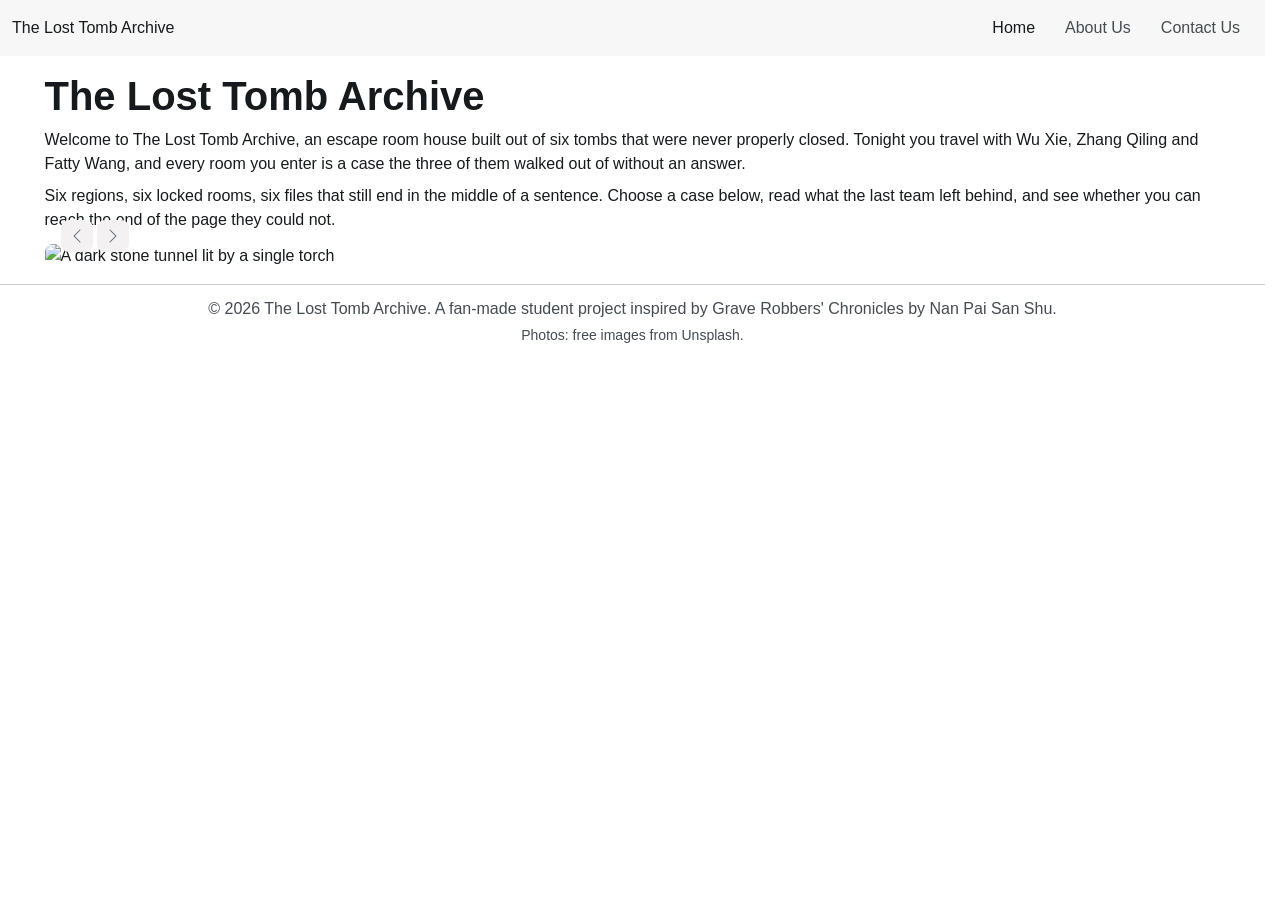
==== index.html @ d5dfe3cc "version-2" ====
<!DOCTYPE html>
<html lang="en">
<head>
<meta charset="UTF-8">
<meta name="viewport" content="width=device-width, initial-scale=1.0">
<title>The Lost Tomb Archive | Escape Rooms</title>
<link rel="icon" href="data:,">
<link rel="preconnect" href="https://fonts.googleapis.com">
<link rel="preconnect" href="https://fonts.gstatic.com" crossorigin>
<link rel="stylesheet" href="https://fonts.googleapis.com/css2?family=Libre+Baskerville:ital,wght@0,400;0,700;1,400&display=swap">
<link rel="stylesheet" href="css/bootstrap.min.css">
<link rel="stylesheet" href="css/style.css">
<script type="module" src="js/bootstrap.bundle.min.js"></script>
</head>
<body>

<nav class="navbar md:navbar-expand bg-1">
  <div class="container-fluid">
    <a class="navbar-brand" href="index.html">The Lost Tomb Archive</a>
    <button class="btn-icon navbar-toggler" type="button" data-bs-toggle="drawer" data-bs-target="#navbarNav" aria-controls="navbarNav" aria-expanded="false" aria-label="Toggle navigation">
      <span class="navbar-toggler-icon" aria-hidden="true"></span>
    </button>
    <dialog class="drawer drawer-end" tabindex="-1" id="navbarNav" aria-labelledby="navbarNavLabel">
      <div class="drawer-header">
        <p class="drawer-title h5" id="navbarNavLabel">Menu</p>
        <button type="button" class="btn-close" data-bs-dismiss="drawer" aria-label="Close"></button>
      </div>
      <div class="drawer-body mb-2 md:mb-0">
        <ul class="nav navbar-nav md:ms-auto">
          <li class="nav-item">
            <a class="nav-link active" aria-current="page" href="index.html">Home</a>
          </li>
          <li class="nav-item">
            <a class="nav-link" href="about.html">About Us</a>
          </li>
          <li class="nav-item">
            <a class="nav-link" href="contact.html">Contact Us</a>
          </li>
        </ul>
      </div>
    </dialog>
  </div>
</nav>

<main>
  <div class="container mt-5" id="about">
    <h1 class="mb-3 fw-bold">The Lost Tomb Archive</h1>
    <p class="lh-lg mb-3">Welcome to The Lost Tomb Archive, an escape room house built out of six tombs that were never properly closed. Tonight you travel with Wu Xie, Zhang Qiling and Fatty Wang, and every room you enter is a case the three of them walked out of without an answer.</p>
    <p class="lh-lg mb-4">Six regions, six locked rooms, six files that still end in the middle of a sentence. Choose a case below, read what the last team left behind, and see whether you can reach the end of the page they could not.</p>
  </div>

  <div class="container mt-4">
    <div id="heroCarousel" class="carousel carousel-overlay">
      <div class="carousel-inner rounded-5">
        <div class="carousel-item active">
          <img src="images/banner1.jpg" class="d-block w-100" alt="A dark stone tunnel lit by a single torch">
        </div>
        <div class="carousel-item">
          <img src="images/banner2.jpg" class="d-block w-100" alt="Snow-covered mountain peaks under a grey sky">
        </div>
        <div class="carousel-item">
          <img src="images/banner3.jpg" class="d-block w-100" alt="Ancient ruins standing in an empty desert">
        </div>
      </div>
      <div class="carousel-overlay-controls">
        <div>
          <button class="btn-icon btn-sm btn-subtle theme-secondary" type="button" data-bs-target="#heroCarousel" data-bs-slide="prev">
            <span class="carousel-icon-prev" aria-hidden="true"></span>
            <span class="visually-hidden">Previous</span>
          </button>
          <button class="btn-icon btn-sm btn-subtle theme-secondary" type="button" data-bs-target="#heroCarousel" data-bs-slide="next">
            <span class="carousel-icon-next" aria-hidden="true"></span>
            <span class="visually-hidden">Next</span>
          </button>
        </div>
        <div class="carousel-indicators">
          <button type="button" data-bs-target="#heroCarousel" data-bs-slide-to="0" class="active" aria-current="true" aria-label="Slide 1"></button>
          <button type="button" data-bs-target="#heroCarousel" data-bs-slide-to="1" aria-label="Slide 2"></button>
          <button type="button" data-bs-target="#heroCarousel" data-bs-slide-to="2" aria-label="Slide 3"></button>
        </div>
      </div>
    </div>
  </div>
</main>

<footer class="text-center py-4 mt-5 border-top fg-2">
 <p class="mb-1">&copy; 2026 The Lost Tomb Archive. A fan-made student project inspired by Grave Robbers' Chronicles by Nan Pai San Shu.</p>
  <p class="mb-0 small">Photos: free images from Unsplash.</p>
</footer>

</body>
</html>
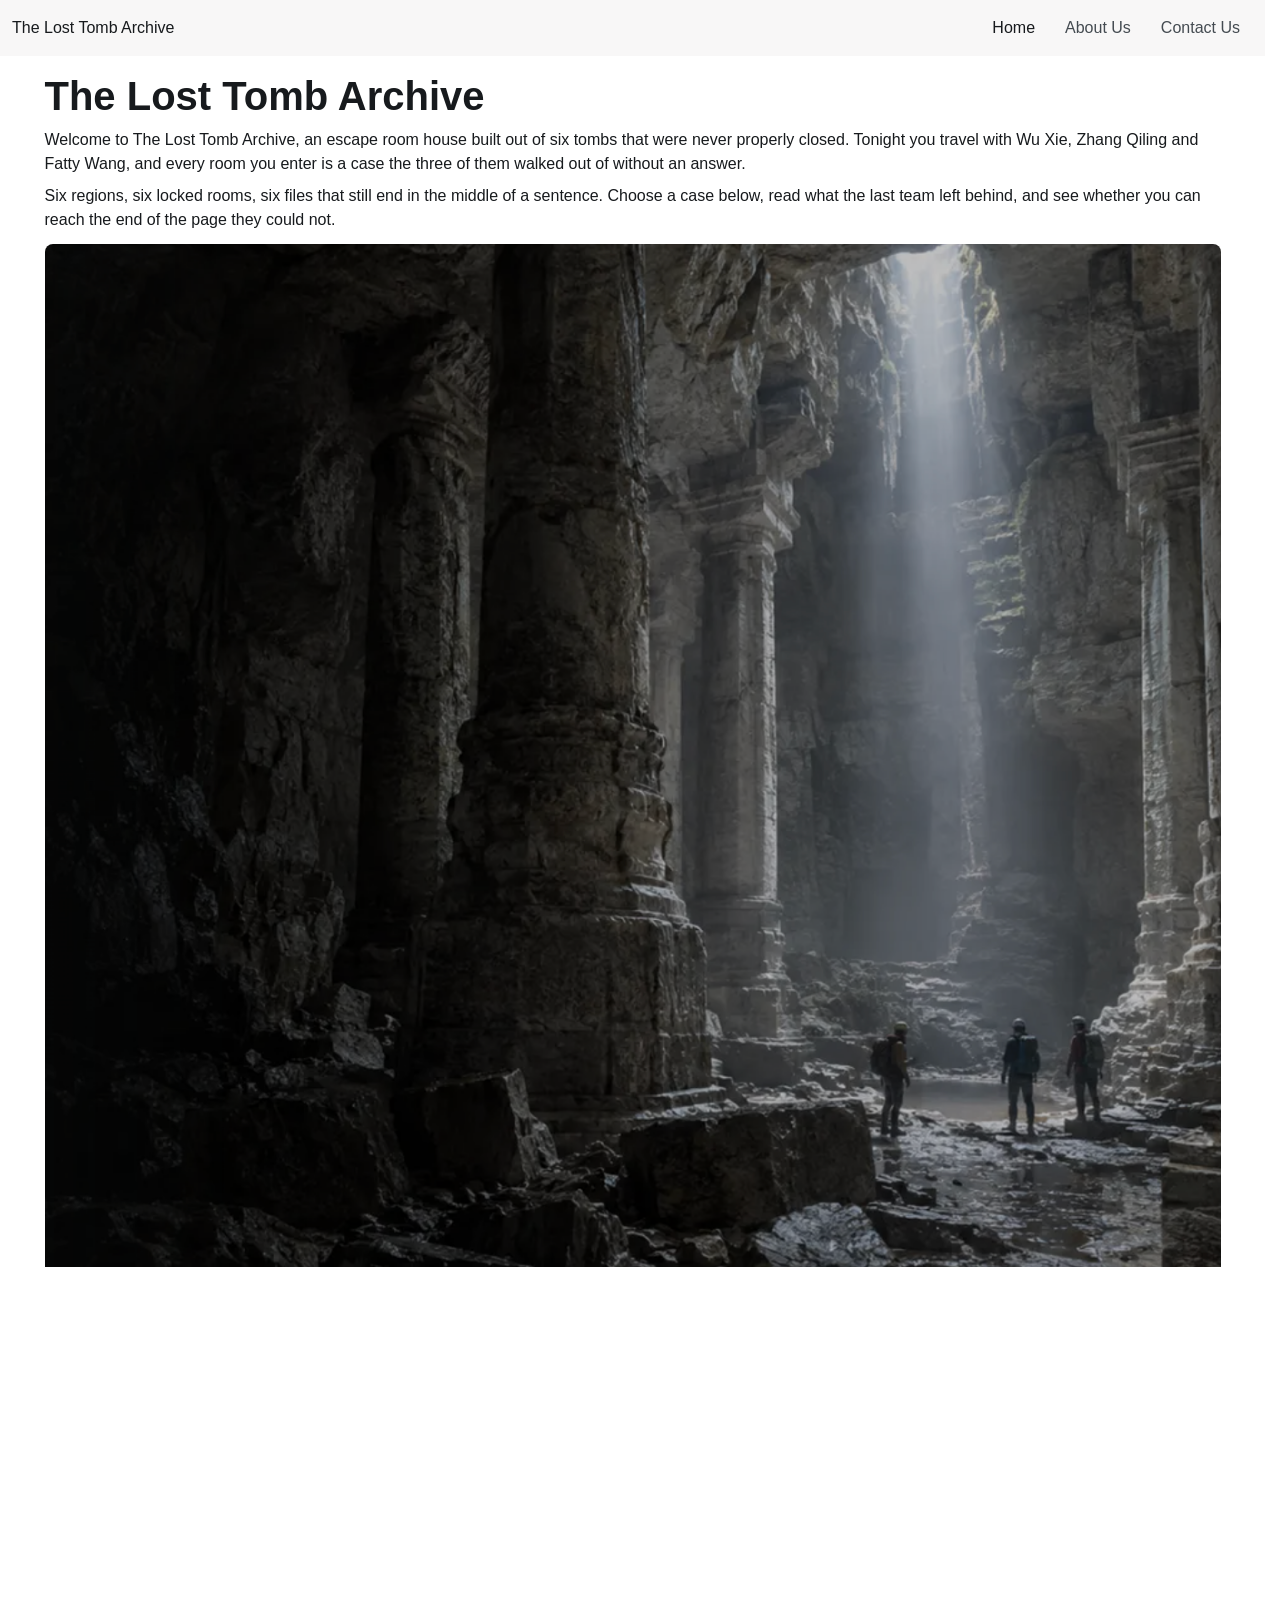
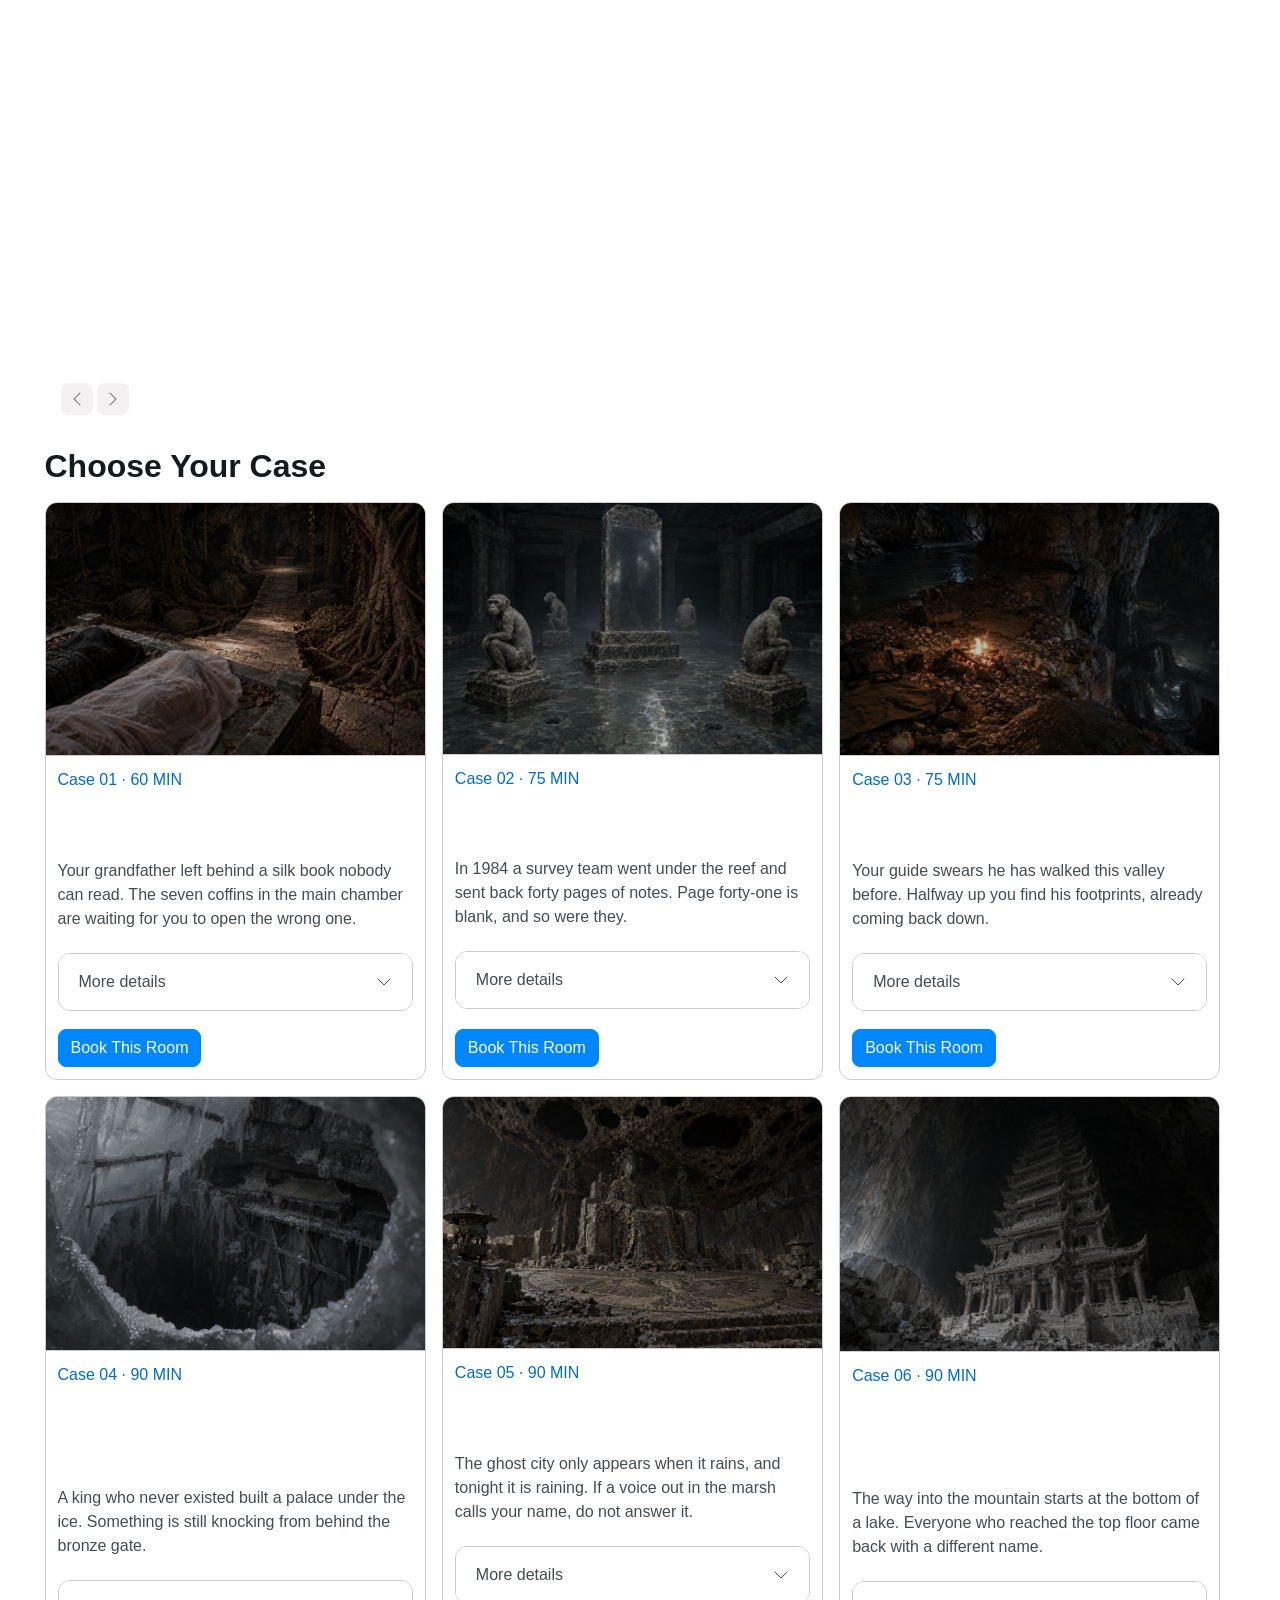
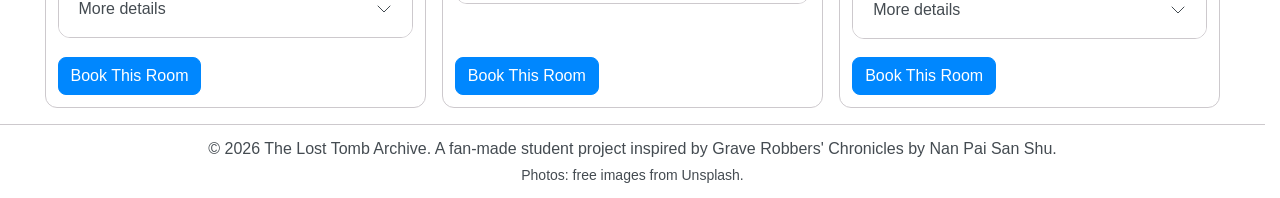
==== commit 8cacd66e: "version-3" ====
--- a/index.html
+++ b/index.html
@@ -81,10 +81,233 @@
       </div>
     </div>
   </div>
+
+  <div class="container mt-5">
+    <h2 class="my-5 fw-bold">Choose Your Case</h2>
+    <div class="row g-5">
+
+      <div class="col-12 md:col-6 lg:col-4">
+        <div class="card card-translucent h-100">
+          <img src="images/tomb1.jpg" class="card-img-top" alt="Narrow stone steps leading down into a dark tomb">
+          <div class="card-body d-flex flex-column align-items-start p-4">
+            <p class="case-no fg-primary mb-2">Case 01 · 60 MIN</p>
+            <h3 class="fw-bold fg-white mb-3">Seven Star Lu Palace</h3>
+            <p class="fg-2 lh-lg mb-4">Your grandfather left behind a silk book nobody can read. The seven coffins in the main chamber are waiting for you to open the wrong one.</p>
+            <div class="accordion w-100 mb-3">
+              <details class="accordion-item">
+                <summary class="accordion-header">
+                  More details
+                  <svg class="accordion-icon" xmlns="http://www.w3.org/2000/svg" viewBox="0 0 16 16" fill="none" stroke="currentColor" stroke-linecap="round" stroke-linejoin="round"><path d="m2 5 6 6 6-6"/></svg>
+                </summary>
+                <div class="accordion-body">
+                  <p class="lh-lg">Under a Warring States tomb lies an older one. Seven stone coffins wait in the main chamber, and no one agrees which of them is real. Further down, a giant cypress grows inside a cave with a bronze coffin locked in its trunk. If you hear a bell ringing in the dark, do not answer it.</p>
+                  <p class="small fg-2 lh-lg mb-0">Danger level: 2 of 5<br>Players: 3 to 5<br>Note: No NPC inside. A good first room.</p>
+                </div>
+              </details>
+            </div>
+            <button type="button" class="btn-solid theme-primary mt-auto" data-bs-toggle="dialog" data-bs-target="#bookDialog1">Book This Room</button>
+            <dialog class="dialog dialog-slide-up" id="bookDialog1" aria-labelledby="bookDialog1Title">
+              <div class="dialog-header">
+                <h3 class="dialog-title" id="bookDialog1Title">Reserve: Seven Star Lu Palace</h3>
+                <button type="button" class="btn-close" data-bs-dismiss="dialog" aria-label="Close"></button>
+              </div>
+              <div class="dialog-body">
+                <p>Sessions run daily at 2 PM, 5 PM and 8 PM. Bring a team of 3 to 5 and send us your preferred time on the Contact page. Tip: keep your lamp pointed at the floor.</p>
+              </div>
+              <div class="dialog-footer">
+                <button type="button" class="btn-solid theme-secondary" data-bs-dismiss="dialog">Close</button>
+              </div>
+            </dialog>
+          </div>
+        </div>
+      </div>
+
+      <div class="col-12 md:col-6 lg:col-4">
+        <div class="card card-translucent h-100">
+          <img src="images/tomb2.jpg" class="card-img-top" alt="Deep blue water seen from below the sea surface">
+          <div class="card-body d-flex flex-column align-items-start p-4">
+            <p class="case-no fg-primary mb-2">Case 02 · 75 MIN</p>
+            <h3 class="fw-bold fg-white mb-3">Undersea Tomb of Xisha</h3>
+            <p class="fg-2 lh-lg mb-4">In 1984 a survey team went under the reef and sent back forty pages of notes. Page forty-one is blank, and so were they.</p>
+            <div class="accordion w-100 mb-3">
+              <details class="accordion-item">
+                <summary class="accordion-header">
+                  More details
+                  <svg class="accordion-icon" xmlns="http://www.w3.org/2000/svg" viewBox="0 0 16 16" fill="none" stroke="currentColor" stroke-linecap="round" stroke-linejoin="round"><path d="m2 5 6 6 6-6"/></svg>
+                </summary>
+                <div class="accordion-body">
+                  <p class="lh-lg">The tomb was built by Wang Zanghai, the greatest trap designer of his time. Rooms seem to swap places while you walk, and a pool in the center hides eight turning doors. Somewhere inside sits a small model of a palace in the snow. Nobody knows why it is there.</p>
+                  <p class="small fg-2 lh-lg mb-0">Danger level: 3 of 5<br>Players: 3 to 5<br>Note: No NPC, but heavy fog and running water throughout.</p>
+                </div>
+              </details>
+            </div>
+            <button type="button" class="btn-solid theme-primary mt-auto" data-bs-toggle="dialog" data-bs-target="#bookDialog2">Book This Room</button>
+            <dialog class="dialog dialog-slide-up" id="bookDialog2" aria-labelledby="bookDialog2Title">
+              <div class="dialog-header">
+                <h3 class="dialog-title" id="bookDialog2Title">Reserve: Undersea Tomb of Xisha</h3>
+                <button type="button" class="btn-close" data-bs-dismiss="dialog" aria-label="Close"></button>
+              </div>
+              <div class="dialog-body">
+                <p>This room uses fog, low light and the sound of water. Wear shoes you can move in. Choose your time on the Contact page.</p>
+              </div>
+              <div class="dialog-footer">
+                <button type="button" class="btn-solid theme-secondary" data-bs-dismiss="dialog">Close</button>
+              </div>
+            </dialog>
+          </div>
+        </div>
+      </div>
+
+      <div class="col-12 md:col-6 lg:col-4">
+        <div class="card card-translucent h-100">
+          <img src="images/tomb3.jpg" class="card-img-top" alt="Misty forest on a steep mountain slope">
+          <div class="card-body d-flex flex-column align-items-start p-4">
+            <p class="case-no fg-primary mb-2">Case 03 · 75 MIN</p>
+            <h3 class="fw-bold fg-white mb-3">Qinling Divine Tree</h3>
+            <p class="fg-2 lh-lg mb-4">Your guide swears he has walked this valley before. Halfway up you find his footprints, already coming back down.</p>
+            <div class="accordion w-100 mb-3">
+              <details class="accordion-item">
+                <summary class="accordion-header">
+                  More details
+                  <svg class="accordion-icon" xmlns="http://www.w3.org/2000/svg" viewBox="0 0 16 16" fill="none" stroke="currentColor" stroke-linecap="round" stroke-linejoin="round"><path d="m2 5 6 6 6-6"/></svg>
+                </summary>
+                <div class="accordion-body">
+                  <p class="lh-lg">Wu Xie went in with Lao Yang and came out with more questions than answers. The bronze tree is said to turn what you believe into something real, and six-sided bells hang from its branches. In this room, any clue might be planted by your own mind.</p>
+                  <p class="small fg-2 lh-lg mb-0">Danger level: 4 of 5<br>Players: 2 to 4<br>Note: One NPC starts following your team halfway in. Ages 16 and up.</p>
+                </div>
+              </details>
+            </div>
+            <button type="button" class="btn-solid theme-primary mt-auto" data-bs-toggle="dialog" data-bs-target="#bookDialog3">Book This Room</button>
+            <dialog class="dialog dialog-slide-up" id="bookDialog3" aria-labelledby="bookDialog3Title">
+              <div class="dialog-header">
+                <h3 class="dialog-title" id="bookDialog3Title">Reserve: Qinling Divine Tree</h3>
+                <button type="button" class="btn-close" data-bs-dismiss="dialog" aria-label="Close"></button>
+              </div>
+              <div class="dialog-body">
+                <p>Small teams only, ages 16 and up. One rule inside: never split up. Choose your time on the Contact page.</p>
+              </div>
+              <div class="dialog-footer">
+                <button type="button" class="btn-solid theme-secondary" data-bs-dismiss="dialog">Close</button>
+              </div>
+            </dialog>
+          </div>
+        </div>
+      </div>
+
+      <div class="col-12 md:col-6 lg:col-4">
+        <div class="card card-translucent h-100">
+          <img src="images/tomb4.jpg" class="card-img-top" alt="Snowstorm over a high mountain ridge">
+          <div class="card-body d-flex flex-column align-items-start p-4">
+            <p class="case-no fg-primary mb-2">Case 04 · 90 MIN</p>
+            <h3 class="fw-bold fg-white mb-3">Heavenly Palace of Yunding</h3>
+            <p class="fg-2 lh-lg mb-4">A king who never existed built a palace under the ice. Something is still knocking from behind the bronze gate.</p>
+            <div class="accordion w-100 mb-3">
+              <details class="accordion-item">
+                <summary class="accordion-header">
+                  More details
+                  <svg class="accordion-icon" xmlns="http://www.w3.org/2000/svg" viewBox="0 0 16 16" fill="none" stroke="currentColor" stroke-linecap="round" stroke-linejoin="round"><path d="m2 5 6 6 6-6"/></svg>
+                </summary>
+                <div class="accordion-body">
+                  <p class="lh-lg">A full expedition crosses the snowfield to find the tomb of the Dongxia king. The route runs through a hall inside an ice dome, a frozen moat, a coffin well and a deep rift. Your team splits up to solve different halls, then meets again at the Bronze Gate. What lies behind it is not in this file.</p>
+                  <p class="small fg-2 lh-lg mb-0">Danger level: 4 of 5<br>Players: 5 to 8<br>Note: Two NPCs patrol the ice halls. Built for large groups.</p>
+                </div>
+              </details>
+            </div>
+            <button type="button" class="btn-solid theme-primary mt-auto" data-bs-toggle="dialog" data-bs-target="#bookDialog4">Book This Room</button>
+            <dialog class="dialog dialog-slide-up" id="bookDialog4" aria-labelledby="bookDialog4Title">
+              <div class="dialog-header">
+                <h3 class="dialog-title" id="bookDialog4Title">Reserve: Heavenly Palace of Yunding</h3>
+                <button type="button" class="btn-close" data-bs-dismiss="dialog" aria-label="Close"></button>
+              </div>
+              <div class="dialog-body">
+                <p>Our largest room, great for class trips and team events. Groups of 6 or more save 10%. Choose your time on the Contact page.</p>
+              </div>
+              <div class="dialog-footer">
+                <button type="button" class="btn-solid theme-secondary" data-bs-dismiss="dialog">Close</button>
+              </div>
+            </dialog>
+          </div>
+        </div>
+      </div>
+
+      <div class="col-12 md:col-6 lg:col-4">
+        <div class="card card-translucent h-100">
+          <img src="images/tomb5.jpg" class="card-img-top" alt="Dark storm clouds over a dry desert">
+          <div class="card-body d-flex flex-column align-items-start p-4">
+            <p class="case-no fg-primary mb-2">Case 05 · 90 MIN</p>
+            <h3 class="fw-bold fg-white mb-3">Snake Marsh Ghost City</h3>
+            <p class="fg-2 lh-lg mb-4">The ghost city only appears when it rains, and tonight it is raining. If a voice out in the marsh calls your name, do not answer it.</p>
+            <div class="accordion w-100 mb-3">
+              <details class="accordion-item">
+                <summary class="accordion-header">
+                  More details
+                  <svg class="accordion-icon" xmlns="http://www.w3.org/2000/svg" viewBox="0 0 16 16" fill="none" stroke="currentColor" stroke-linecap="round" stroke-linejoin="round"><path d="m2 5 6 6 6-6"/></svg>
+                </summary>
+                <div class="accordion-body">
+                  <p class="lh-lg">Wu Xie joins A Ning&#x27;s team to trace a missing archaeology group. The marsh is home to snakes that copy human voices, so if someone calls your name, look before you answer. The trail ends at a sunken city, a deep well and a giant stone full of holes.</p>
+                  <p class="small fg-2 lh-lg mb-0">Danger level: 5 of 5<br>Players: 4 to 6<br>Note: Two NPCs hunt by sound. Stay quiet, or they find you first.</p>
+                </div>
+              </details>
+            </div>
+            <button type="button" class="btn-solid theme-primary mt-auto" data-bs-toggle="dialog" data-bs-target="#bookDialog5">Book This Room</button>
+            <dialog class="dialog dialog-slide-up" id="bookDialog5" aria-labelledby="bookDialog5Title">
+              <div class="dialog-header">
+                <h3 class="dialog-title" id="bookDialog5Title">Reserve: Snake Marsh Ghost City</h3>
+                <button type="button" class="btn-close" data-bs-dismiss="dialog" aria-label="Close"></button>
+              </div>
+              <div class="dialog-body">
+                <p>We suggest finishing at least one other room before this one. Listen carefully: not every voice in here belongs to your team. Choose your time on the Contact page.</p>
+              </div>
+              <div class="dialog-footer">
+                <button type="button" class="btn-solid theme-secondary" data-bs-dismiss="dialog">Close</button>
+              </div>
+            </dialog>
+          </div>
+        </div>
+      </div>
+
+      <div class="col-12 md:col-6 lg:col-4">
+        <div class="card card-translucent h-100">
+          <img src="images/tomb6.jpg" class="card-img-top" alt="Old wooden building beside a quiet mountain lake">
+          <div class="card-body d-flex flex-column align-items-start p-4">
+            <p class="case-no fg-primary mb-2">Case 06 · 90 MIN</p>
+            <h3 class="fw-bold fg-white mb-3">Zhang Family Ancient Building</h3>
+            <p class="fg-2 lh-lg mb-4">The way into the mountain starts at the bottom of a lake. Everyone who reached the top floor came back with a different name.</p>
+            <div class="accordion w-100 mb-3">
+              <details class="accordion-item">
+                <summary class="accordion-header">
+                  More details
+                  <svg class="accordion-icon" xmlns="http://www.w3.org/2000/svg" viewBox="0 0 16 16" fill="none" stroke="currentColor" stroke-linecap="round" stroke-linejoin="round"><path d="m2 5 6 6 6-6"/></svg>
+                </summary>
+                <div class="accordion-body">
+                  <p class="lh-lg">In the village of Bana, your team retraces the steps of a 1976 archaeology team: an old village under the water, tunnels through the rock, and at last the Zhang family building. Every floor was built to keep outsiders out. This file holds the truth about who Zhang Qiling really is.</p>
+                  <p class="small fg-2 lh-lg mb-0">Danger level: 5 of 5<br>Players: 4 to 6<br>Note: NPC chase on every floor above the third. Our highest fail rate.</p>
+                </div>
+              </details>
+            </div>
+            <button type="button" class="btn-solid theme-primary mt-auto" data-bs-toggle="dialog" data-bs-target="#bookDialog6">Book This Room</button>
+            <dialog class="dialog dialog-slide-up" id="bookDialog6" aria-labelledby="bookDialog6Title">
+              <div class="dialog-header">
+                <h3 class="dialog-title" id="bookDialog6Title">Reserve: Zhang Family Ancient Building</h3>
+                <button type="button" class="btn-close" data-bs-dismiss="dialog" aria-label="Close"></button>
+              </div>
+              <div class="dialog-body">
+                <p>The last room in the series. Teams who make it out get their names on our Hall of Fame wall. Choose your time on the Contact page.</p>
+              </div>
+              <div class="dialog-footer">
+                <button type="button" class="btn-solid theme-secondary" data-bs-dismiss="dialog">Close</button>
+              </div>
+            </dialog>
+          </div>
+        </div>
+      </div>
+
+    </div>
+  </div>
 </main>
 
 <footer class="text-center py-4 mt-5 border-top fg-2">
- <p class="mb-1">&copy; 2026 The Lost Tomb Archive. A fan-made student project inspired by Grave Robbers' Chronicles by Nan Pai San Shu.</p>
+  <p class="mb-1">&copy; 2026 The Lost Tomb Archive. A fan-made student project inspired  by Grave Robbers' Chronicles by Nan Pai San Shu.</p>
   <p class="mb-0 small">Photos: free images from Unsplash.</p>
 </footer>
 
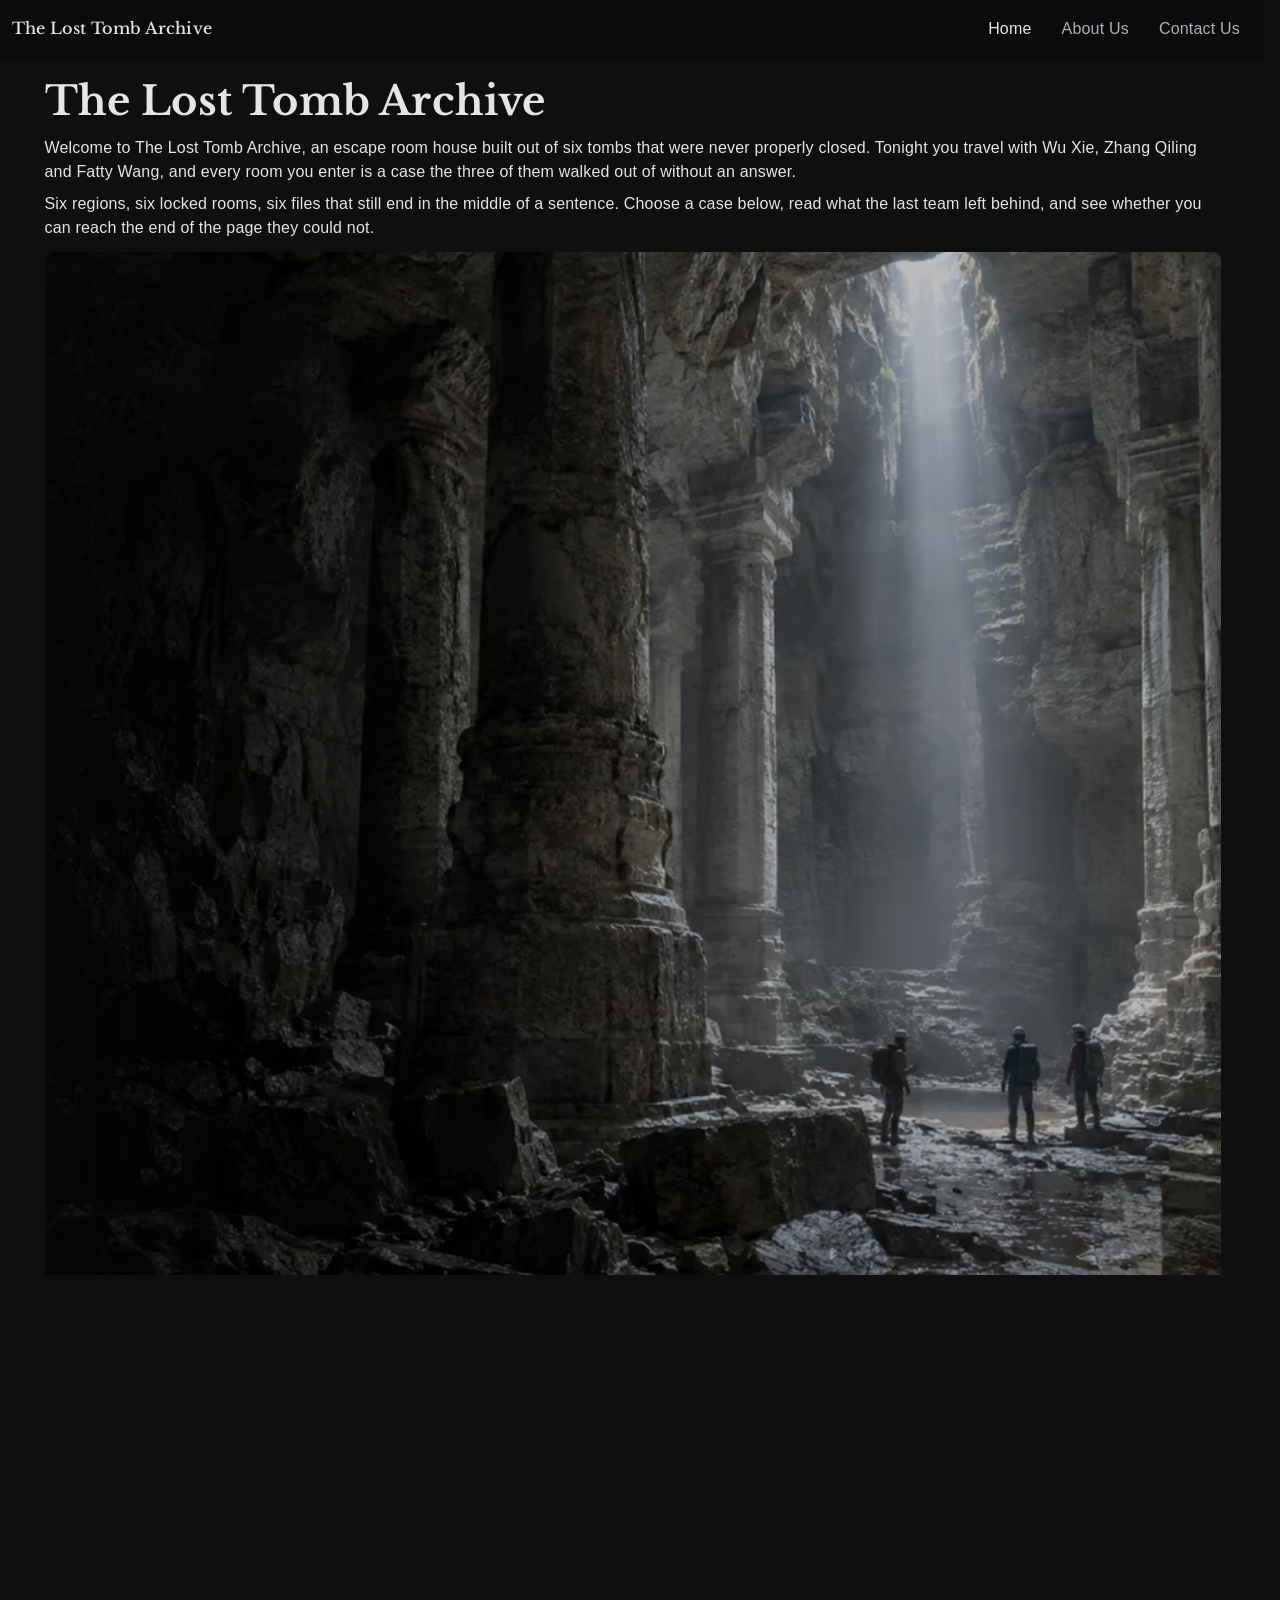
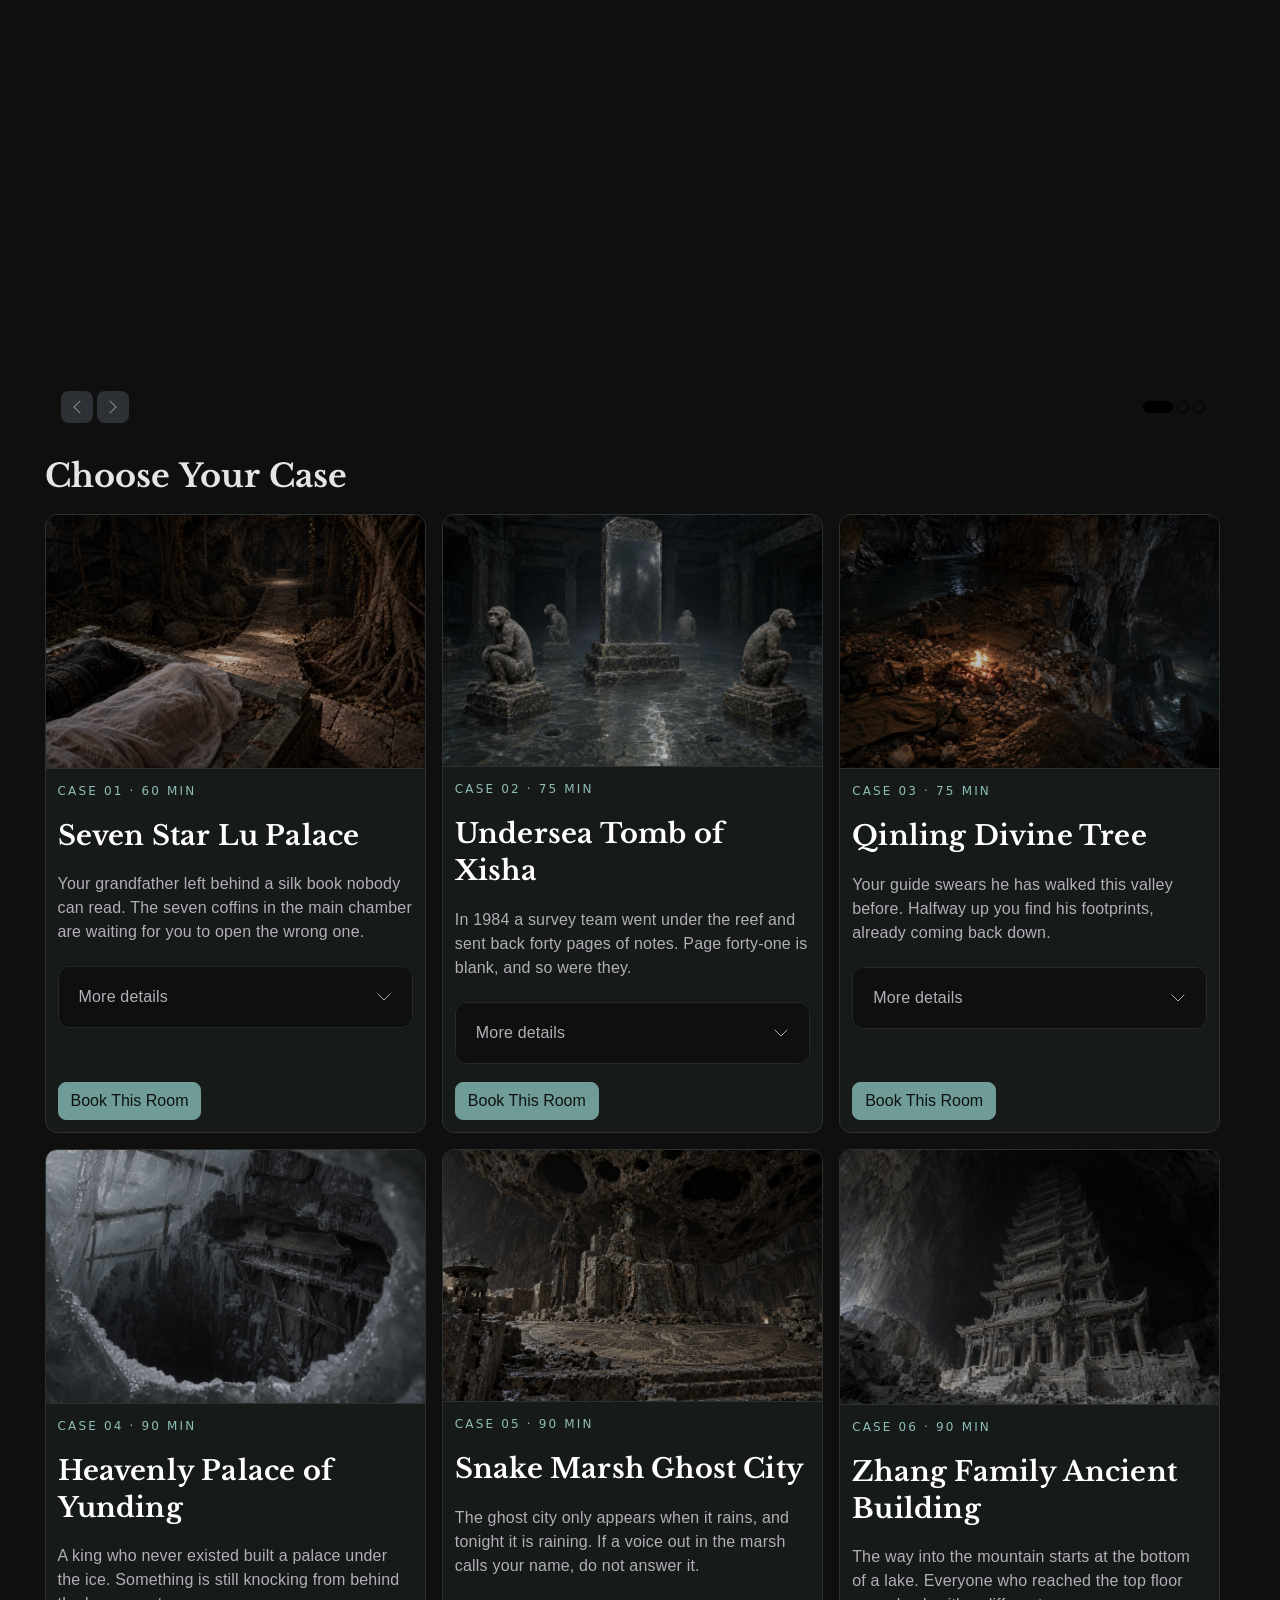
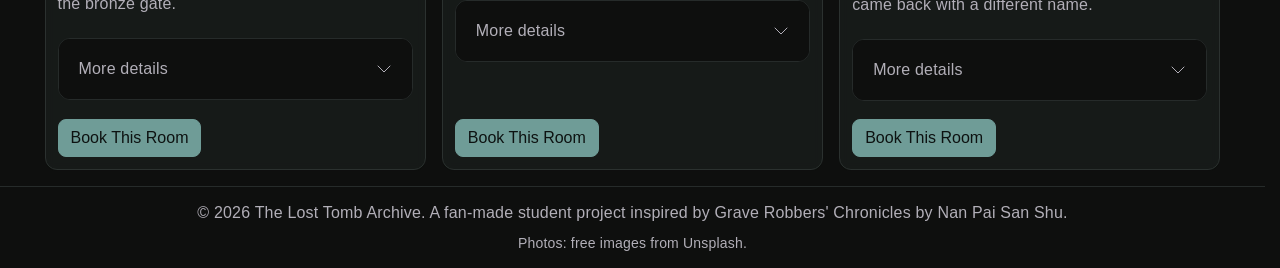
==== commit 58a52f3e: "version-4" ====
--- a/index.html
+++ b/index.html
@@ -301,7 +301,6 @@
           </div>
         </div>
       </div>
-
     </div>
   </div>
 </main>
--- a/css/style.css
+++ b/css/style.css
@@ -0,0 +1,19 @@
+:root {
+  color-scheme: dark;
+  --bs-bg-body: #0e0f0e;
+  --bs-bg-1: #0a0c0b;
+  --bs-fg-body: #e4e6e5;
+  --bs-primary-bg: #6f9c97;
+  --bs-primary-fg: #8fbdb7;
+  --bs-primary-fg-emphasis: #a8ccc7;
+  --bs-primary-border: #6f9c97;
+  --bs-primary-focus-ring: #8fbdb7;
+  --bs-primary-contrast: #0d1211;
+  --bs-border-color: #262b2a;
+}
+.btn-solid.theme-primary { --bs-theme-bg: #6f9c97; --bs-theme-border: #6f9c97; --bs-theme-contrast: #0d1211; }
+.btn-solid.theme-primary:hover { --bs-btn-hover-bg: transparent; --bs-btn-hover-color: #a8ccc7; --bs-btn-hover-border-color: #6f9c97; }
+.card { --bs-card-bg: #191d1c; --bs-card-border-color: #2b312f; --bs-bg-2: #1f2423; }
+.case-no { font-family: system-ui, sans-serif; font-size: .75rem; letter-spacing: .18em; text-transform: uppercase; }
+body { line-height: 1.75; letter-spacing: .012em; }
+h1, h2, h3, .navbar-brand { font-family: "Libre Baskerville", Georgia, serif; line-height: 1.35; }
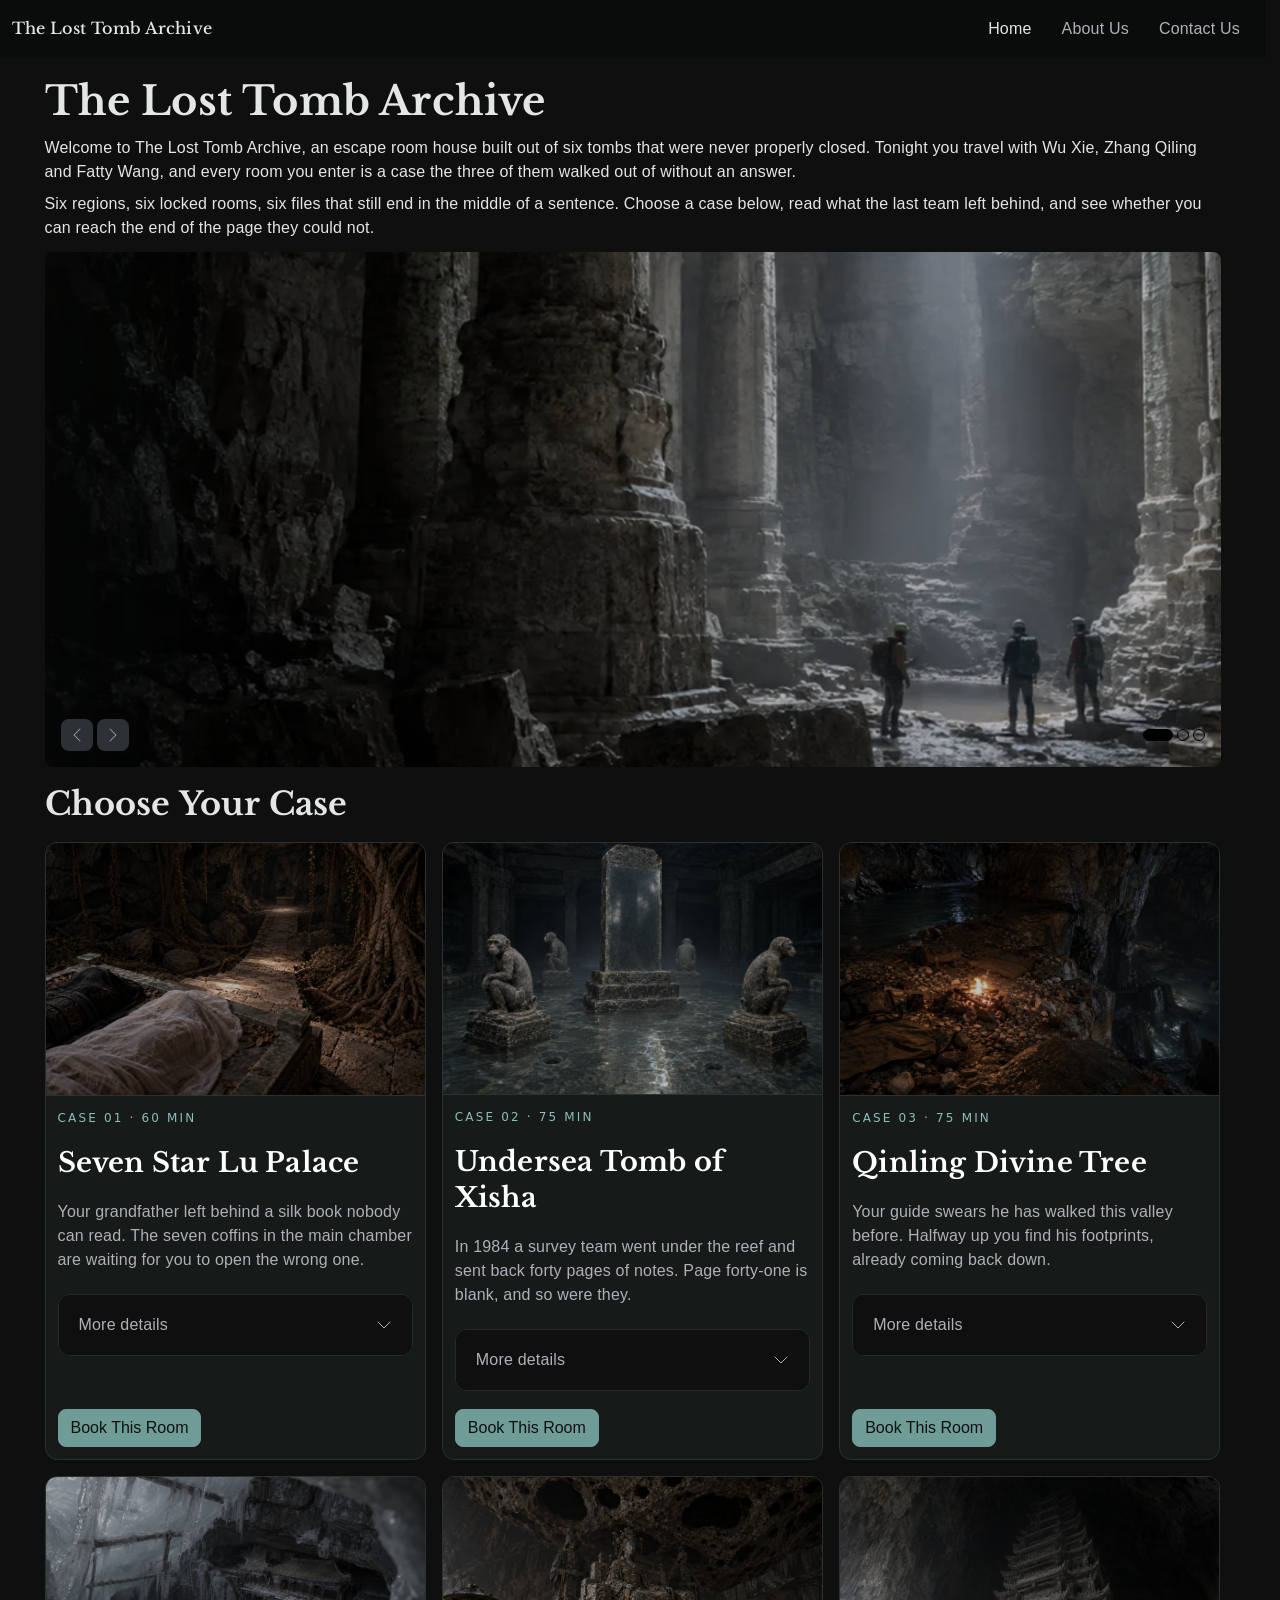
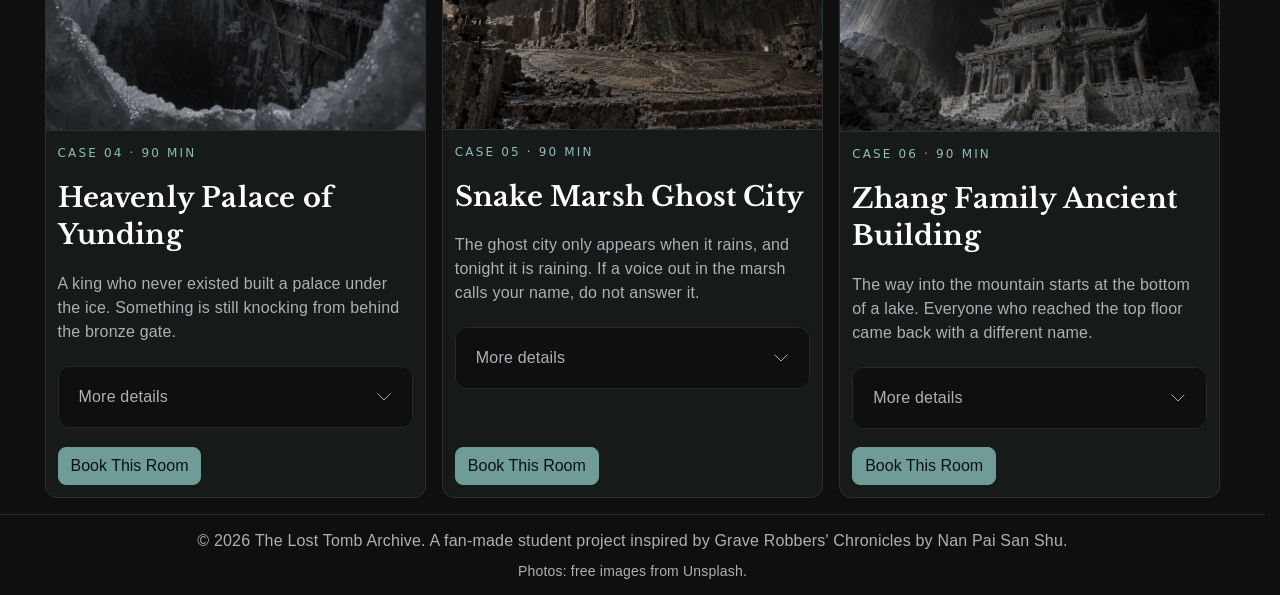
==== commit 604c45c4: "version-5" ====
--- a/index.html
+++ b/index.html
@@ -85,7 +85,6 @@
   <div class="container mt-5">
     <h2 class="my-5 fw-bold">Choose Your Case</h2>
     <div class="row g-5">
-
       <div class="col-12 md:col-6 lg:col-4">
         <div class="card card-translucent h-100">
           <img src="images/tomb1.jpg" class="card-img-top" alt="Narrow stone steps leading down into a dark tomb">
@@ -301,6 +300,7 @@
           </div>
         </div>
       </div>
+
     </div>
   </div>
 </main>
@@ -309,6 +309,5 @@
   <p class="mb-1">&copy; 2026 The Lost Tomb Archive. A fan-made student project inspired  by Grave Robbers' Chronicles by Nan Pai San Shu.</p>
   <p class="mb-0 small">Photos: free images from Unsplash.</p>
 </footer>
-
 </body>
 </html>
--- a/css/style.css
+++ b/css/style.css
@@ -16,4 +16,6 @@
 .card { --bs-card-bg: #191d1c; --bs-card-border-color: #2b312f; --bs-bg-2: #1f2423; }
 .case-no { font-family: system-ui, sans-serif; font-size: .75rem; letter-spacing: .18em; text-transform: uppercase; }
 body { line-height: 1.75; letter-spacing: .012em; }
-h1, h2, h3, .navbar-brand { font-family: "Libre Baskerville", Georgia, serif; line-height: 1.35; }+h1, h2, h3, .navbar-brand { font-family: "Libre Baskerville", Georgia, serif; line-height: 1.35; }
+.carousel-item img { aspect-ratio: 16 / 7; object-fit: cover; }
+.carousel-item img { aspect-ratio: 16 / 7; object-fit: cover; object-position: center 80%; }
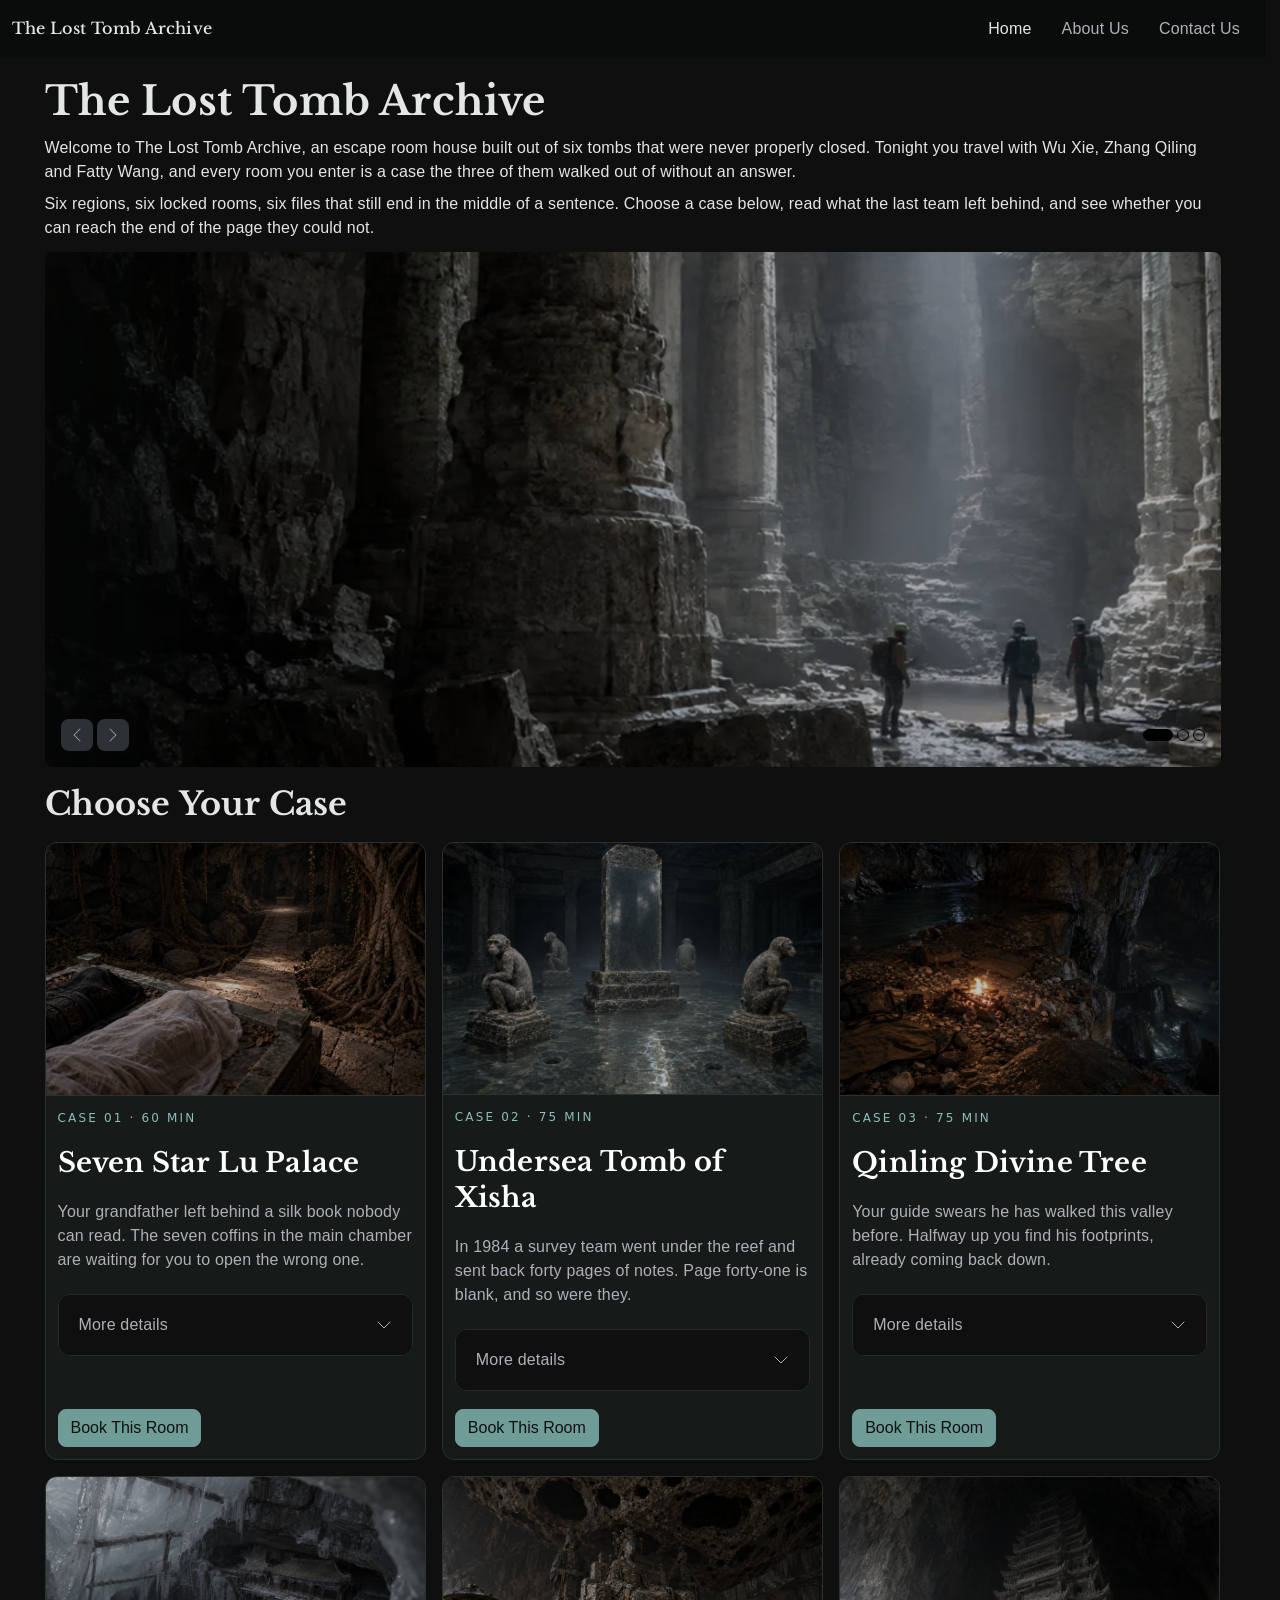
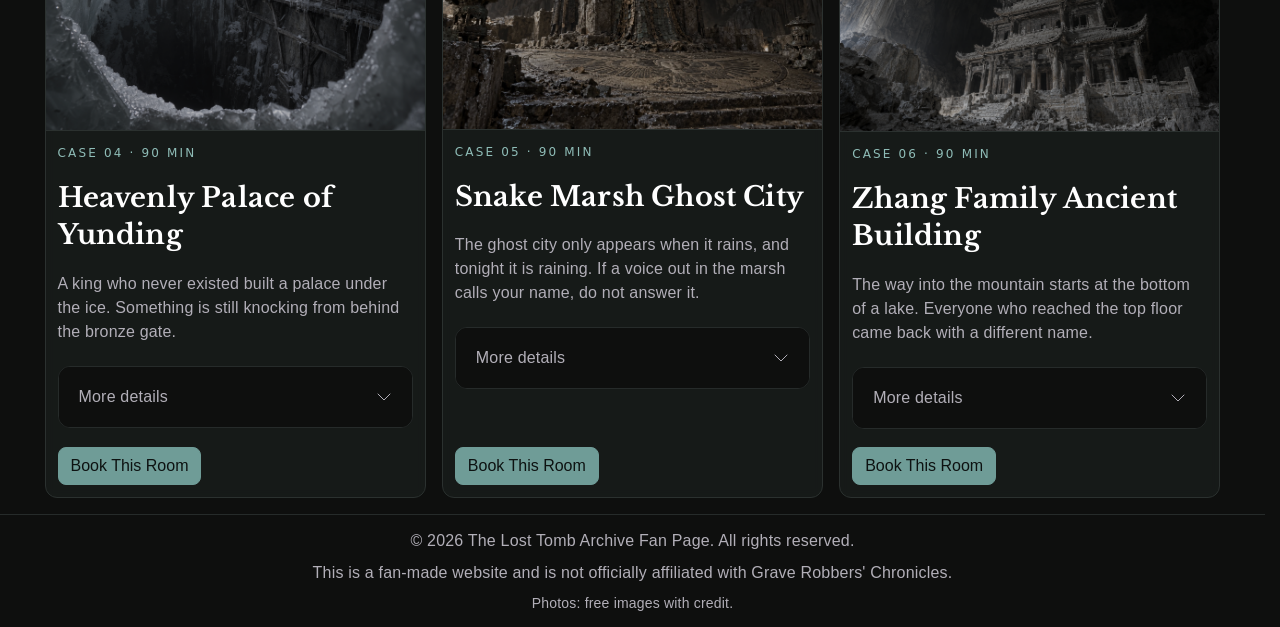
==== commit 08739c5f: "version-6" ====
--- a/index.html
+++ b/index.html
@@ -111,7 +111,7 @@
                 <button type="button" class="btn-close" data-bs-dismiss="dialog" aria-label="Close"></button>
               </div>
               <div class="dialog-body">
-                <p>Sessions run daily at 2 PM, 5 PM and 8 PM. Bring a team of 3 to 5 and send us your preferred time on the Contact page. Tip: keep your lamp pointed at the floor.</p>
+                <p>Seven coffins, one way out. Choose carefully.</p>
               </div>
               <div class="dialog-footer">
                 <button type="button" class="btn-solid theme-secondary" data-bs-dismiss="dialog">Close</button>
@@ -147,7 +147,7 @@
                 <button type="button" class="btn-close" data-bs-dismiss="dialog" aria-label="Close"></button>
               </div>
               <div class="dialog-body">
-                <p>This room uses fog, low light and the sound of water. Wear shoes you can move in. Choose your time on the Contact page.</p>
+                <p>The tide is coming in, and the doors are starting to move.</p>
               </div>
               <div class="dialog-footer">
                 <button type="button" class="btn-solid theme-secondary" data-bs-dismiss="dialog">Close</button>
@@ -183,7 +183,7 @@
                 <button type="button" class="btn-close" data-bs-dismiss="dialog" aria-label="Close"></button>
               </div>
               <div class="dialog-body">
-                <p>Small teams only, ages 16 and up. One rule inside: never split up. Choose your time on the Contact page.</p>
+                <p>Whatever you believe in here will become real. Try not to believe in anything.</p>
               </div>
               <div class="dialog-footer">
                 <button type="button" class="btn-solid theme-secondary" data-bs-dismiss="dialog">Close</button>
@@ -219,7 +219,7 @@
                 <button type="button" class="btn-close" data-bs-dismiss="dialog" aria-label="Close"></button>
               </div>
               <div class="dialog-body">
-                <p>Our largest room, great for class trips and team events. Groups of 6 or more save 10%. Choose your time on the Contact page.</p>
+                <p>The Bronze Gate is open. Not everyone who walks through comes back.</p>
               </div>
               <div class="dialog-footer">
                 <button type="button" class="btn-solid theme-secondary" data-bs-dismiss="dialog">Close</button>
@@ -255,7 +255,7 @@
                 <button type="button" class="btn-close" data-bs-dismiss="dialog" aria-label="Close"></button>
               </div>
               <div class="dialog-body">
-                <p>We suggest finishing at least one other room before this one. Listen carefully: not every voice in here belongs to your team. Choose your time on the Contact page.</p>
+                <p>Someone in the marsh is calling your name. It is not your teammate.</p>
               </div>
               <div class="dialog-footer">
                 <button type="button" class="btn-solid theme-secondary" data-bs-dismiss="dialog">Close</button>
@@ -291,7 +291,7 @@
                 <button type="button" class="btn-close" data-bs-dismiss="dialog" aria-label="Close"></button>
               </div>
               <div class="dialog-body">
-                <p>The last room in the series. Teams who make it out get their names on our Hall of Fame wall. Choose your time on the Contact page.</p>
+                <p>Every floor was built to keep you out. Your team is going up anyway.</p>
               </div>
               <div class="dialog-footer">
                 <button type="button" class="btn-solid theme-secondary" data-bs-dismiss="dialog">Close</button>
@@ -306,8 +306,9 @@
 </main>
 
 <footer class="text-center py-4 mt-5 border-top fg-2">
-  <p class="mb-1">&copy; 2026 The Lost Tomb Archive. A fan-made student project inspired  by Grave Robbers' Chronicles by Nan Pai San Shu.</p>
-  <p class="mb-0 small">Photos: free images from Unsplash.</p>
+  <p class="mb-1">&copy; 2026 The Lost Tomb Archive Fan Page. All rights reserved.</p>
+  <p class="mb-1">This is a fan-made website and is not officially affiliated with Grave Robbers' Chronicles.</p>
+  <p class="mb-0 small">Photos: free images with credit.</p>
 </footer>
 </body>
 </html>
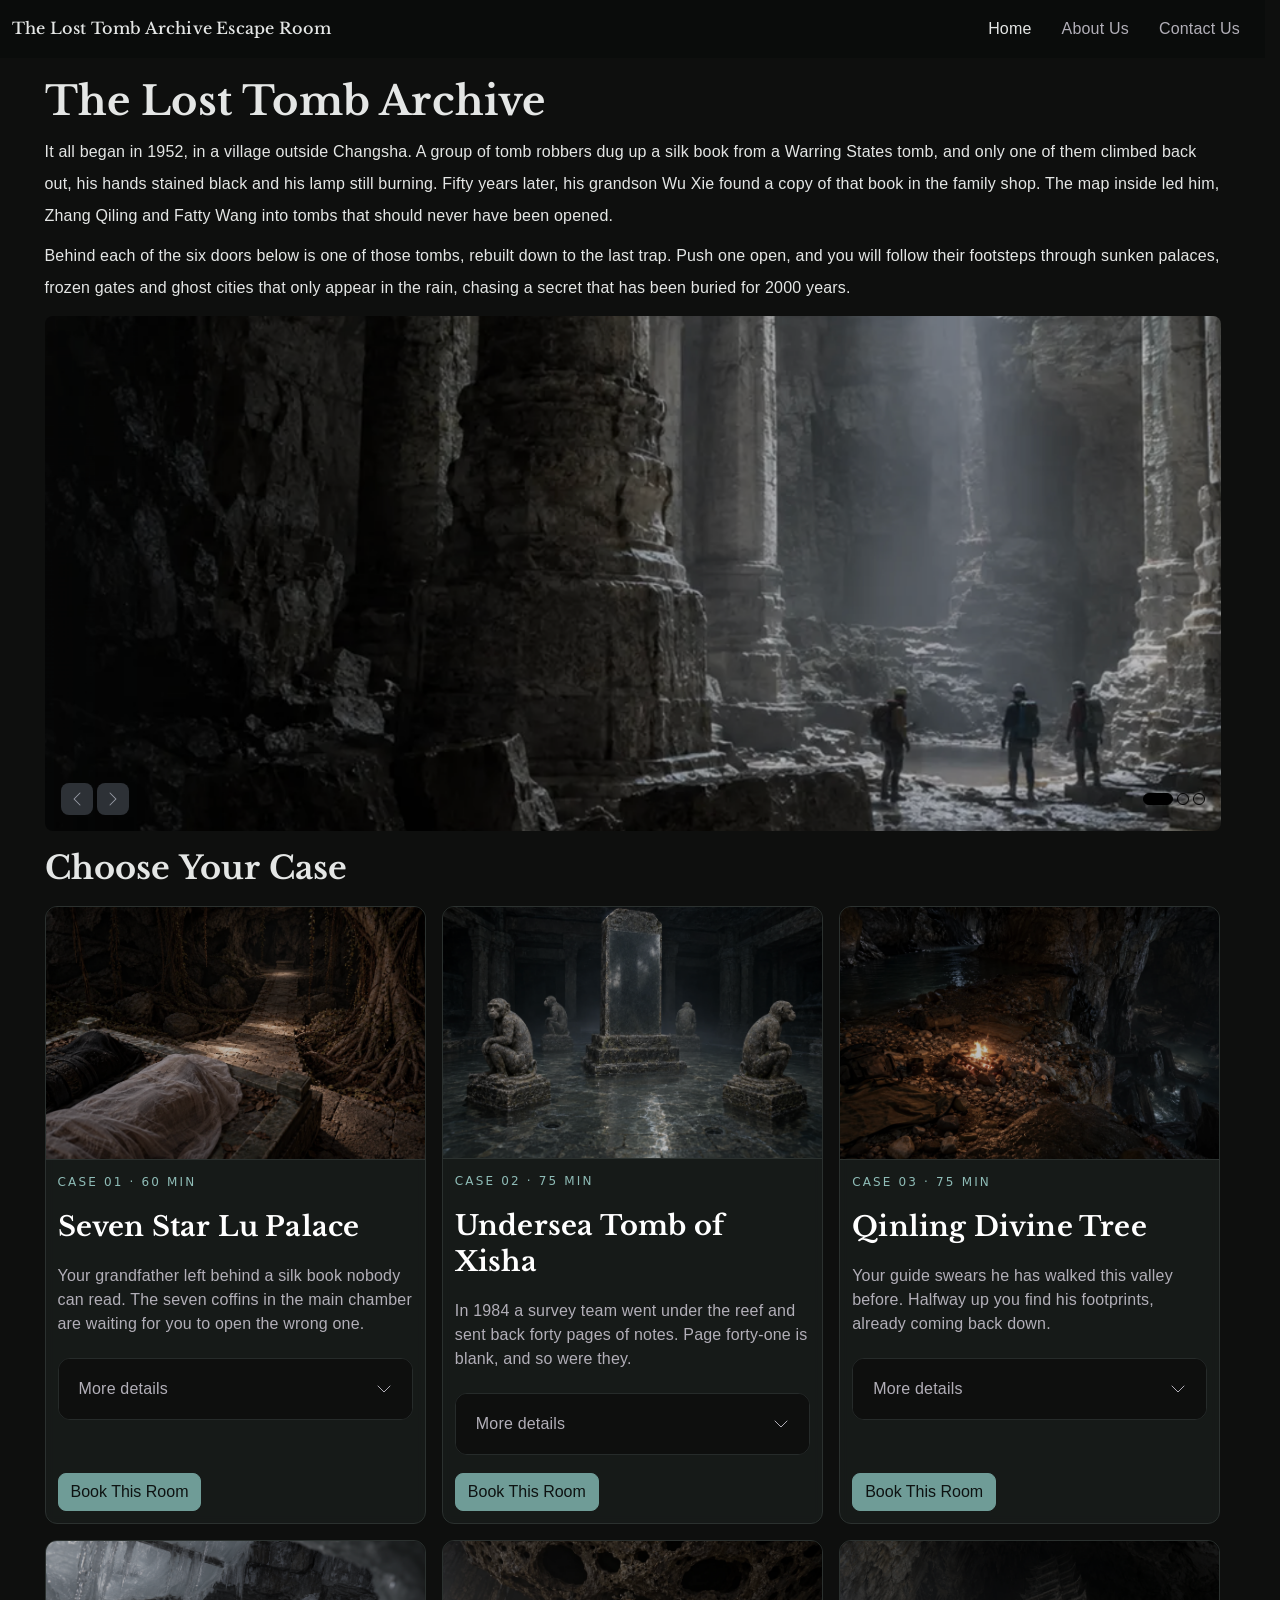
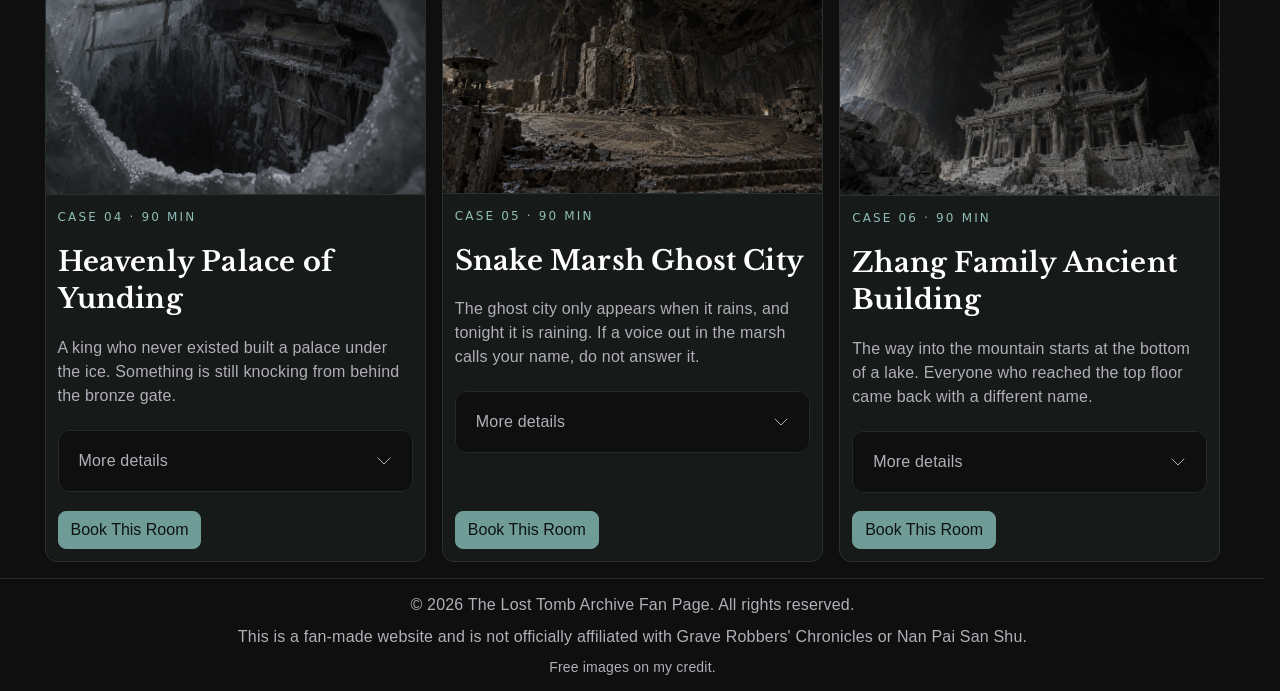
==== commit fcf33cb9: "version-9" ====
--- a/index.html
+++ b/index.html
@@ -3,7 +3,7 @@
 <head>
 <meta charset="UTF-8">
 <meta name="viewport" content="width=device-width, initial-scale=1.0">
-<title>The Lost Tomb Archive | Escape Rooms</title>
+<title>The Lost Tomb Archive Escape Room</title>
 <link rel="icon" href="data:,">
 <link rel="preconnect" href="https://fonts.googleapis.com">
 <link rel="preconnect" href="https://fonts.gstatic.com" crossorigin>
@@ -16,7 +16,7 @@
 
 <nav class="navbar md:navbar-expand bg-1">
   <div class="container-fluid">
-    <a class="navbar-brand" href="index.html">The Lost Tomb Archive</a>
+    <a class="navbar-brand" href="index.html">The Lost Tomb Archive Escape Room</a>
     <button class="btn-icon navbar-toggler" type="button" data-bs-toggle="drawer" data-bs-target="#navbarNav" aria-controls="navbarNav" aria-expanded="false" aria-label="Toggle navigation">
       <span class="navbar-toggler-icon" aria-hidden="true"></span>
     </button>
@@ -45,8 +45,8 @@
 <main>
   <div class="container mt-5" id="about">
     <h1 class="mb-3 fw-bold">The Lost Tomb Archive</h1>
-    <p class="lh-lg mb-3">Welcome to The Lost Tomb Archive, an escape room house built out of six tombs that were never properly closed. Tonight you travel with Wu Xie, Zhang Qiling and Fatty Wang, and every room you enter is a case the three of them walked out of without an answer.</p>
-    <p class="lh-lg mb-4">Six regions, six locked rooms, six files that still end in the middle of a sentence. Choose a case below, read what the last team left behind, and see whether you can reach the end of the page they could not.</p>
+    <p class="lh-lg mb-3">It all began in 1952, in a village outside Changsha. A group of tomb robbers dug up a silk book from a Warring States tomb, and only one of them climbed back out, his hands stained black and his lamp still burning. Fifty years later, his grandson Wu Xie found a copy of that book in the family shop. The map inside led him, Zhang Qiling and Fatty Wang into tombs that should never have been opened.</p>
+    <p class="lh-lg mb-4">Behind each of the six doors below is one of those tombs, rebuilt down to the last trap. Push one open, and you will follow their footsteps through sunken palaces, frozen gates and ghost cities that only appear in the rain, chasing a secret that has been buried for 2000 years.</p>
   </div>
 
   <div class="container mt-4">
@@ -280,7 +280,7 @@
                 </summary>
                 <div class="accordion-body">
                   <p class="lh-lg">In the village of Bana, your team retraces the steps of a 1976 archaeology team: an old village under the water, tunnels through the rock, and at last the Zhang family building. Every floor was built to keep outsiders out. This file holds the truth about who Zhang Qiling really is.</p>
-                  <p class="small fg-2 lh-lg mb-0">Danger level: 5 of 5<br>Players: 4 to 6<br>Note: NPC chase on every floor above the third. Our highest fail rate.</p>
+                  <p class="small fg-2 lh-lg mb-0">Danger level: 5 of 5<br>Players: 4 to 6<br>Note: NPC chase on every floor above the third.</p>
                 </div>
               </details>
             </div>
@@ -307,8 +307,8 @@
 
 <footer class="text-center py-4 mt-5 border-top fg-2">
   <p class="mb-1">&copy; 2026 The Lost Tomb Archive Fan Page. All rights reserved.</p>
-  <p class="mb-1">This is a fan-made website and is not officially affiliated with Grave Robbers' Chronicles.</p>
-  <p class="mb-0 small">Photos: free images with credit.</p>
+  <p class="mb-1">This is a fan-made website and is not officially affiliated with Grave Robbers' Chronicles or Nan Pai San Shu.</p>
+  <p class="mb-0 small">Free images on my credit.</p>
 </footer>
 </body>
 </html>
--- a/css/style.css
+++ b/css/style.css
@@ -17,5 +17,5 @@
 .case-no { font-family: system-ui, sans-serif; font-size: .75rem; letter-spacing: .18em; text-transform: uppercase; }
 body { line-height: 1.75; letter-spacing: .012em; }
 h1, h2, h3, .navbar-brand { font-family: "Libre Baskerville", Georgia, serif; line-height: 1.35; }
-.carousel-item img { aspect-ratio: 16 / 7; object-fit: cover; }
-.carousel-item img { aspect-ratio: 16 / 7; object-fit: cover; object-position: center 80%; }+.carousel-item img { aspect-ratio: 16 / 7; object-fit: cover; object-position: center 80%; }
+#about p { line-height: 2; }
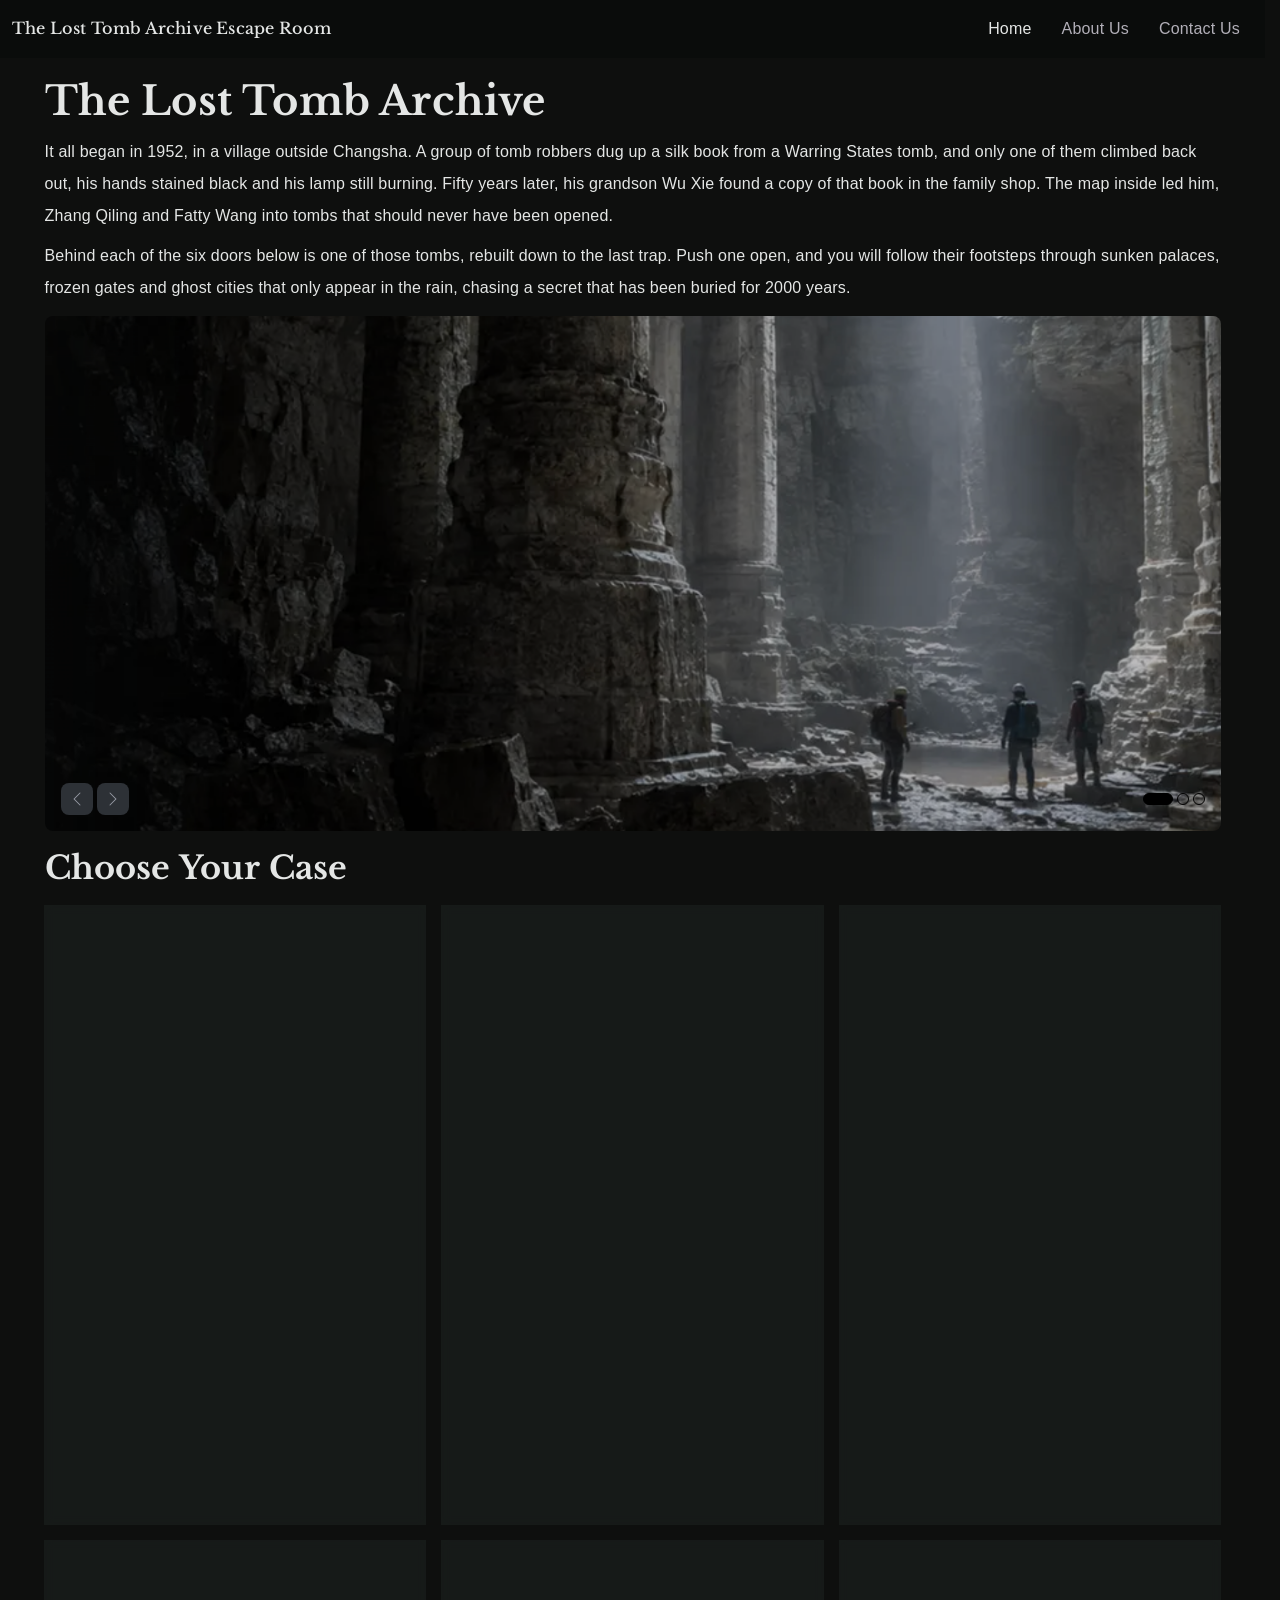
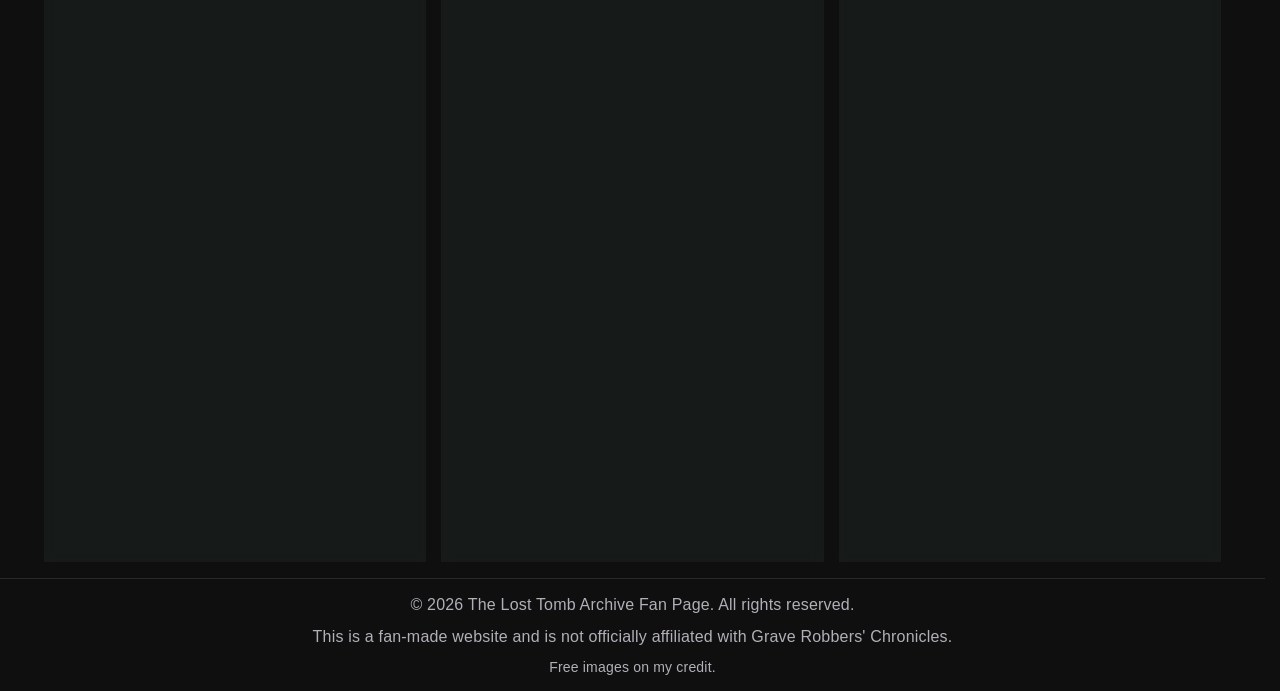
==== commit 1c4b2272: "version-10" ====
--- a/index.html
+++ b/index.html
@@ -307,7 +307,7 @@
 
 <footer class="text-center py-4 mt-5 border-top fg-2">
   <p class="mb-1">&copy; 2026 The Lost Tomb Archive Fan Page. All rights reserved.</p>
-  <p class="mb-1">This is a fan-made website and is not officially affiliated with Grave Robbers' Chronicles or Nan Pai San Shu.</p>
+  <p class="mb-1">This is a fan-made website and is not officially affiliated with Grave Robbers' Chronicles.</p>
   <p class="mb-0 small">Free images on my credit.</p>
 </footer>
 </body>
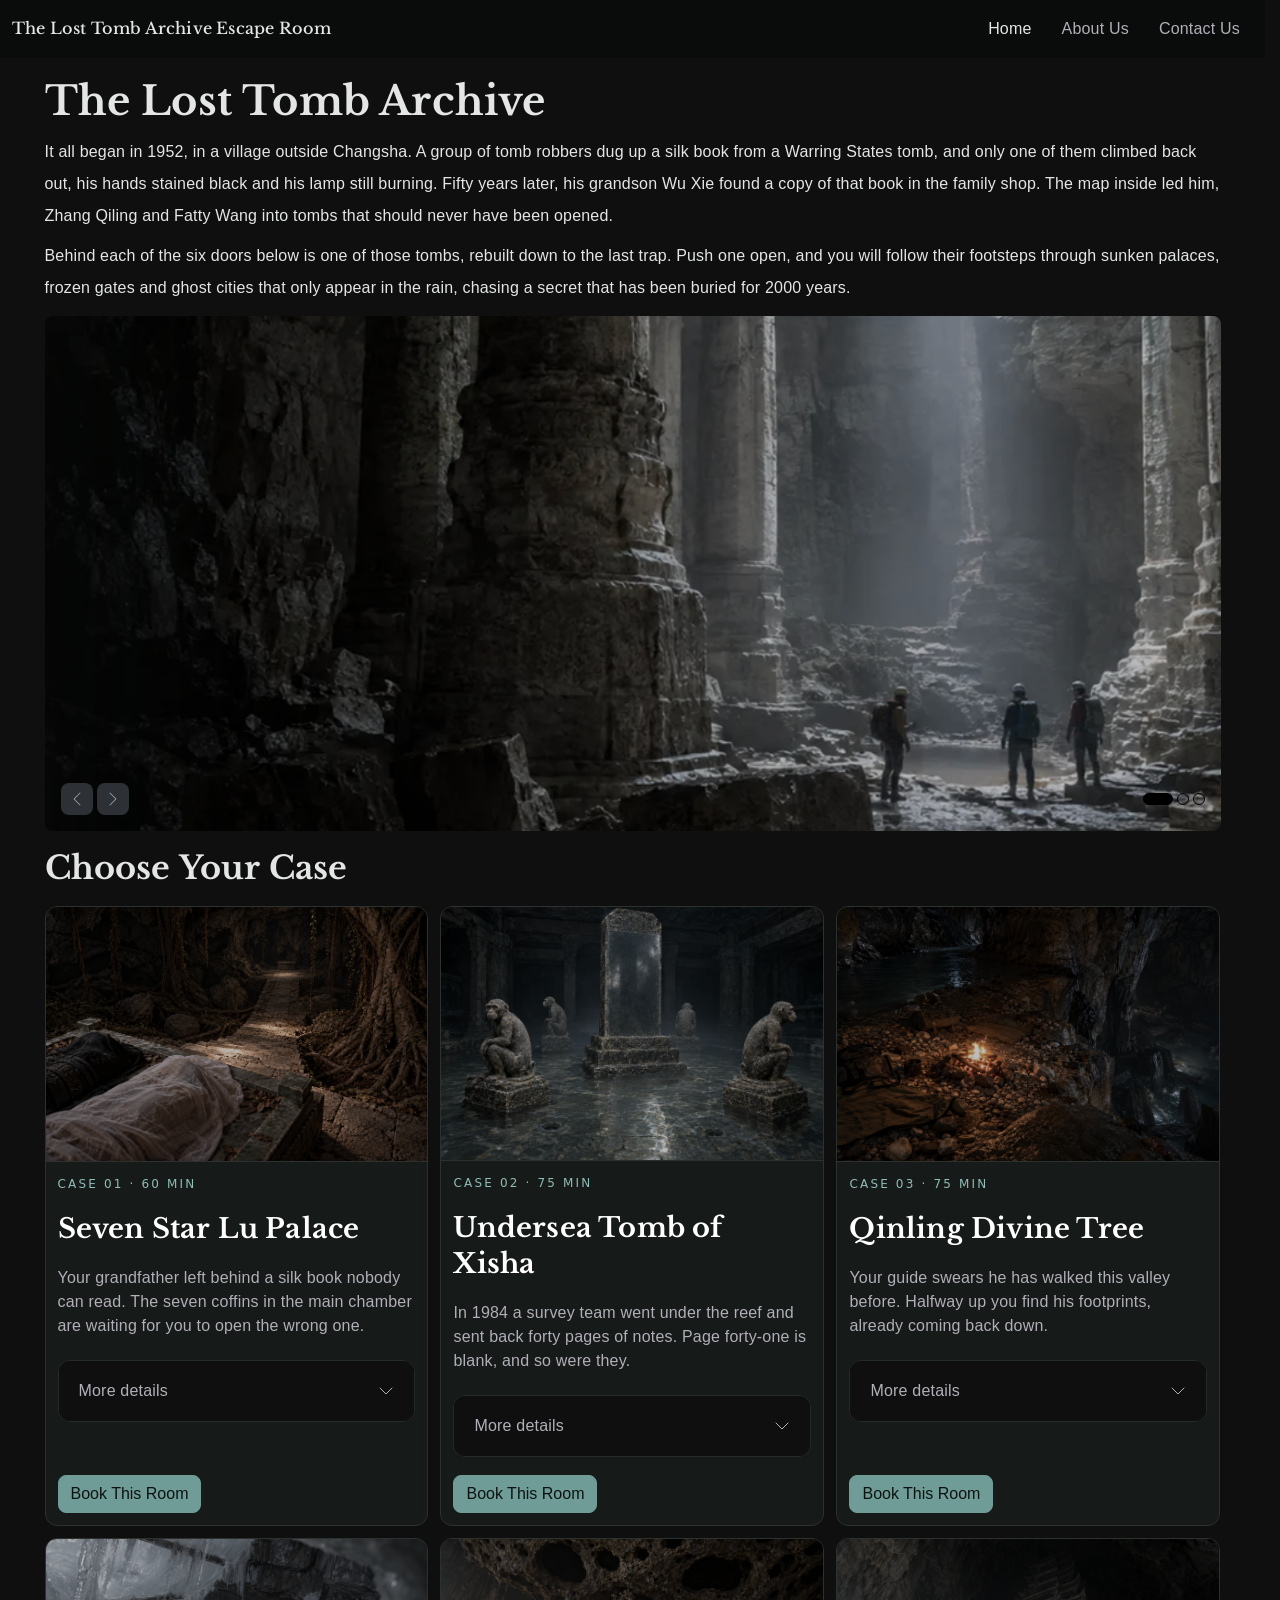
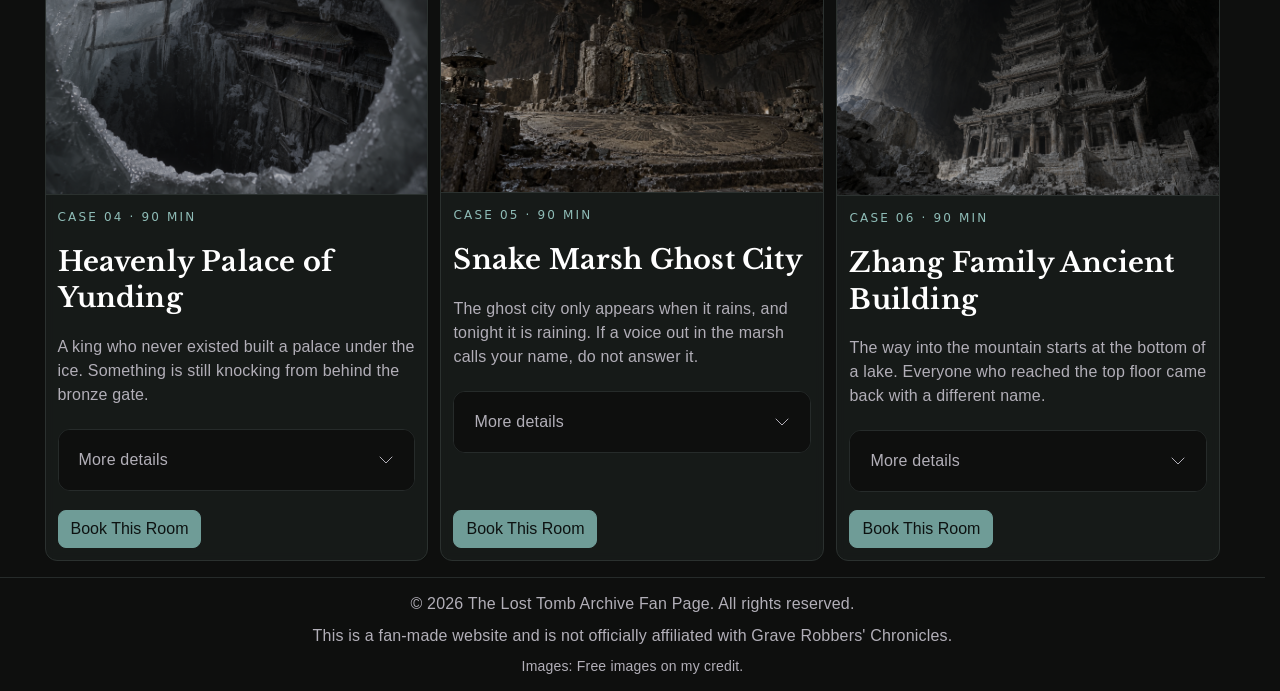
==== commit e9817297: "version-11" ====
--- a/index.html
+++ b/index.html
@@ -31,7 +31,7 @@
             <a class="nav-link active" aria-current="page" href="index.html">Home</a>
           </li>
           <li class="nav-item">
-            <a class="nav-link" href="about.html">About Us</a>
+            <a class="nav-link" href="#">About Us</a>
           </li>
           <li class="nav-item">
             <a class="nav-link" href="contact.html">Contact Us</a>
@@ -53,13 +53,13 @@
     <div id="heroCarousel" class="carousel carousel-overlay">
       <div class="carousel-inner rounded-5">
         <div class="carousel-item active">
-          <img src="images/banner1.jpg" class="d-block w-100" alt="A dark stone tunnel lit by a single torch">
+          <img src="images/banner1.jpg" class="d-block w-100" alt="Three explorers standing among huge stone pillars in a cave lit by a beam of light">
         </div>
         <div class="carousel-item">
-          <img src="images/banner2.jpg" class="d-block w-100" alt="Snow-covered mountain peaks under a grey sky">
+          <img src="images/banner2.jpg" class="d-block w-100" alt="A team walking down into a buried golden city guarded by giant stone statues">
         </div>
         <div class="carousel-item">
-          <img src="images/banner3.jpg" class="d-block w-100" alt="Ancient ruins standing in an empty desert">
+          <img src="images/banner3.jpg" class="d-block w-100" alt="A lone figure before a giant bronze gate in an icy canyon, light shining through the gap">
         </div>
       </div>
       <div class="carousel-overlay-controls">
@@ -84,10 +84,10 @@
 
   <div class="container mt-5">
     <h2 class="my-5 fw-bold">Choose Your Case</h2>
-    <div class="row g-5">
-      <div class="col-12 md:col-6 lg:col-4">
-        <div class="card card-translucent h-100">
-          <img src="images/tomb1.jpg" class="card-img-top" alt="Narrow stone steps leading down into a dark tomb">
+    <div class="row g-4">
+      <div class="col-12 md:col-6 lg:col-4">
+        <div class="card card-translucent h-100">
+          <img src="images/tomb1.jpg" class="card-img-top" alt="Two shrouded coffins beside stone steps leading into a dark cave full of tree roots">
           <div class="card-body d-flex flex-column align-items-start p-4">
             <p class="case-no fg-primary mb-2">Case 01 · 60 MIN</p>
             <h3 class="fw-bold fg-white mb-3">Seven Star Lu Palace</h3>
@@ -123,7 +123,7 @@
 
       <div class="col-12 md:col-6 lg:col-4">
         <div class="card card-translucent h-100">
-          <img src="images/tomb2.jpg" class="card-img-top" alt="Deep blue water seen from below the sea surface">
+         <img src="images/tomb2.jpg" class="card-img-top" alt="Stone monkey statues around a blank stone tablet in a flooded tomb">
           <div class="card-body d-flex flex-column align-items-start p-4">
             <p class="case-no fg-primary mb-2">Case 02 · 75 MIN</p>
             <h3 class="fw-bold fg-white mb-3">Undersea Tomb of Xisha</h3>
@@ -159,7 +159,7 @@
 
       <div class="col-12 md:col-6 lg:col-4">
         <div class="card card-translucent h-100">
-          <img src="images/tomb3.jpg" class="card-img-top" alt="Misty forest on a steep mountain slope">
+          <img src="images/tomb3.jpg" class="card-img-top" alt="A small campfire and travel packs on a rocky riverbank inside a dark gorge">
           <div class="card-body d-flex flex-column align-items-start p-4">
             <p class="case-no fg-primary mb-2">Case 03 · 75 MIN</p>
             <h3 class="fw-bold fg-white mb-3">Qinling Divine Tree</h3>
@@ -195,7 +195,7 @@
 
       <div class="col-12 md:col-6 lg:col-4">
         <div class="card card-translucent h-100">
-          <img src="images/tomb4.jpg" class="card-img-top" alt="Snowstorm over a high mountain ridge">
+          <img src="images/tomb4.jpg" class="card-img-top" alt="An old palace built into a cliff, seen through a hole in the ice">
           <div class="card-body d-flex flex-column align-items-start p-4">
             <p class="case-no fg-primary mb-2">Case 04 · 90 MIN</p>
             <h3 class="fw-bold fg-white mb-3">Heavenly Palace of Yunding</h3>
@@ -231,7 +231,7 @@
 
       <div class="col-12 md:col-6 lg:col-4">
         <div class="card card-translucent h-100">
-          <img src="images/tomb5.jpg" class="card-img-top" alt="Dark storm clouds over a dry desert">
+         <img src="images/tomb5.jpg" class="card-img-top" alt="A stone queen on a throne between two guards, under a cave ceiling full of holes">
           <div class="card-body d-flex flex-column align-items-start p-4">
             <p class="case-no fg-primary mb-2">Case 05 · 90 MIN</p>
             <h3 class="fw-bold fg-white mb-3">Snake Marsh Ghost City</h3>
@@ -267,7 +267,7 @@
 
       <div class="col-12 md:col-6 lg:col-4">
         <div class="card card-translucent h-100">
-          <img src="images/tomb6.jpg" class="card-img-top" alt="Old wooden building beside a quiet mountain lake">
+          <img src="images/tomb6.jpg" class="card-img-top" alt="A tall ancient tower standing alone inside a dark mountain cave">
           <div class="card-body d-flex flex-column align-items-start p-4">
             <p class="case-no fg-primary mb-2">Case 06 · 90 MIN</p>
             <h3 class="fw-bold fg-white mb-3">Zhang Family Ancient Building</h3>
@@ -308,7 +308,7 @@
 <footer class="text-center py-4 mt-5 border-top fg-2">
   <p class="mb-1">&copy; 2026 The Lost Tomb Archive Fan Page. All rights reserved.</p>
   <p class="mb-1">This is a fan-made website and is not officially affiliated with Grave Robbers' Chronicles.</p>
-  <p class="mb-0 small">Free images on my credit.</p>
+  <p class="mb-0 small">Images: Free images on my credit.</p>
 </footer>
 </body>
 </html>
